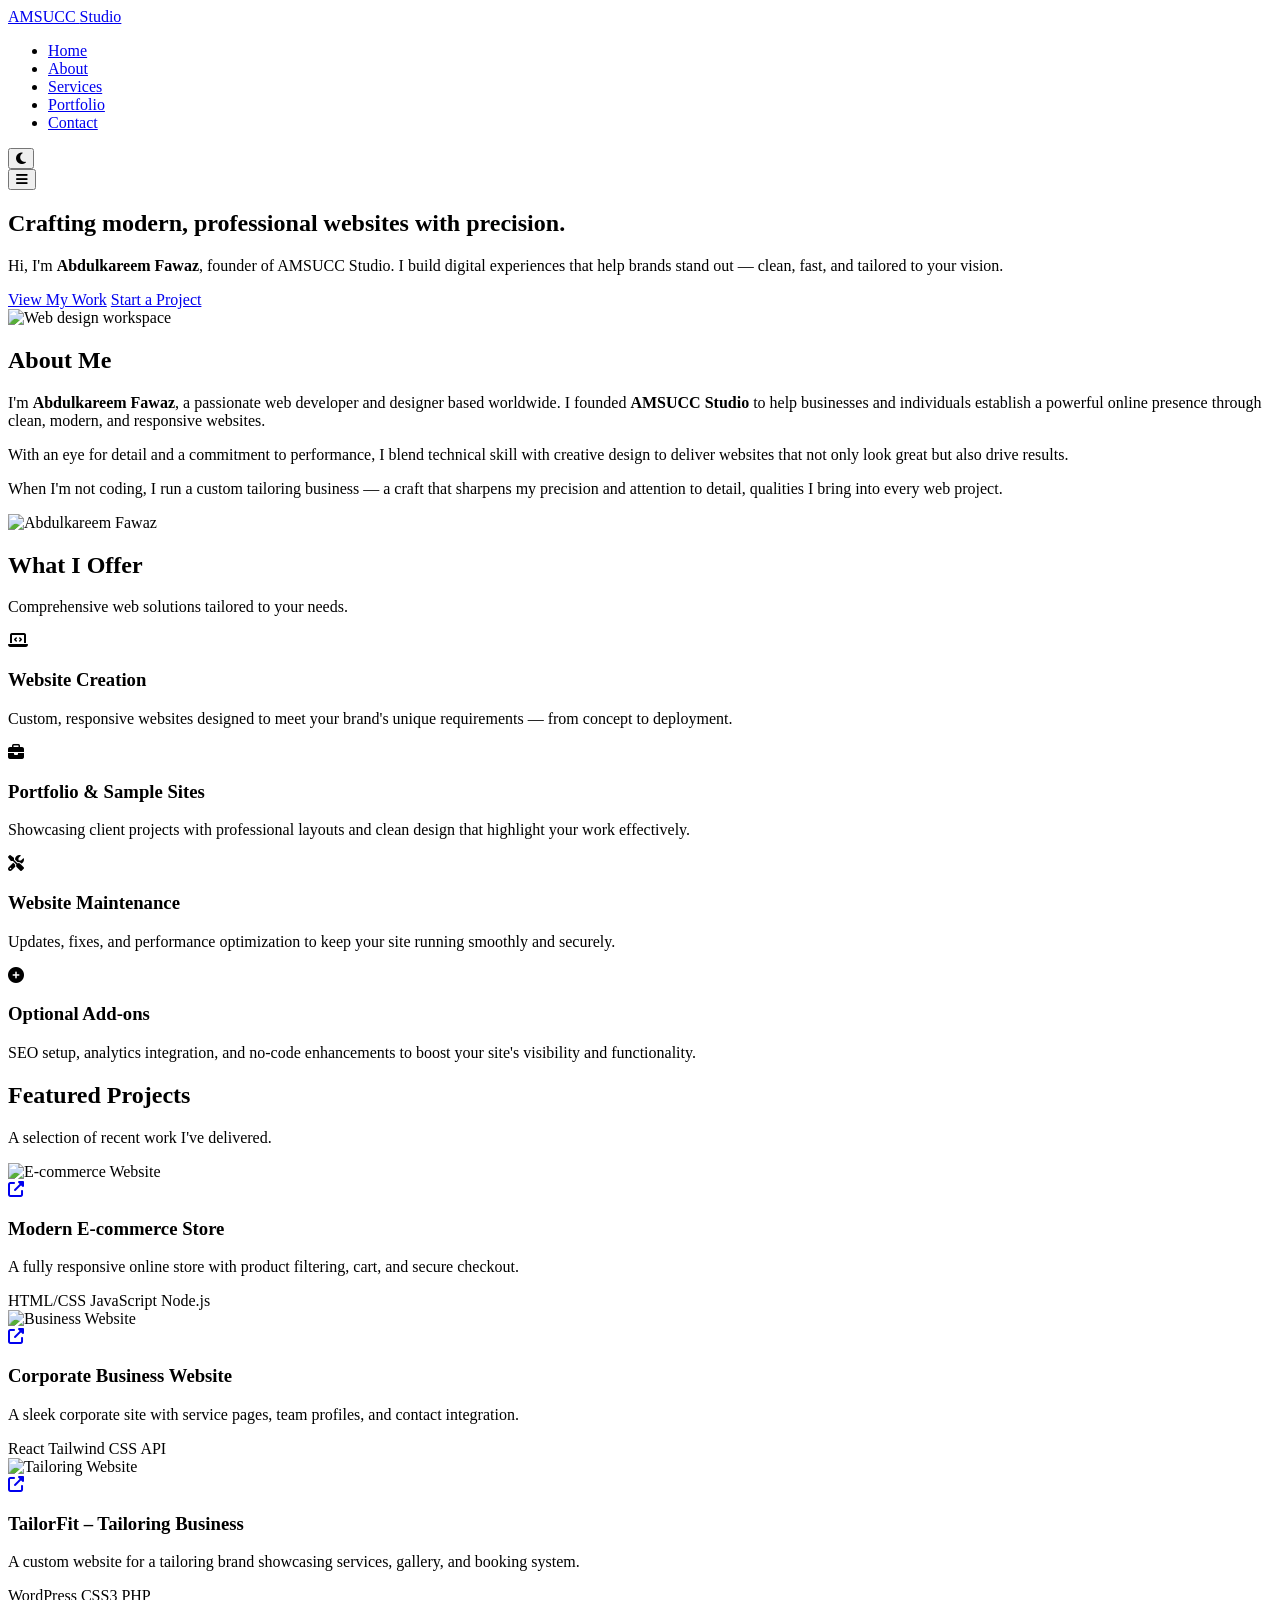
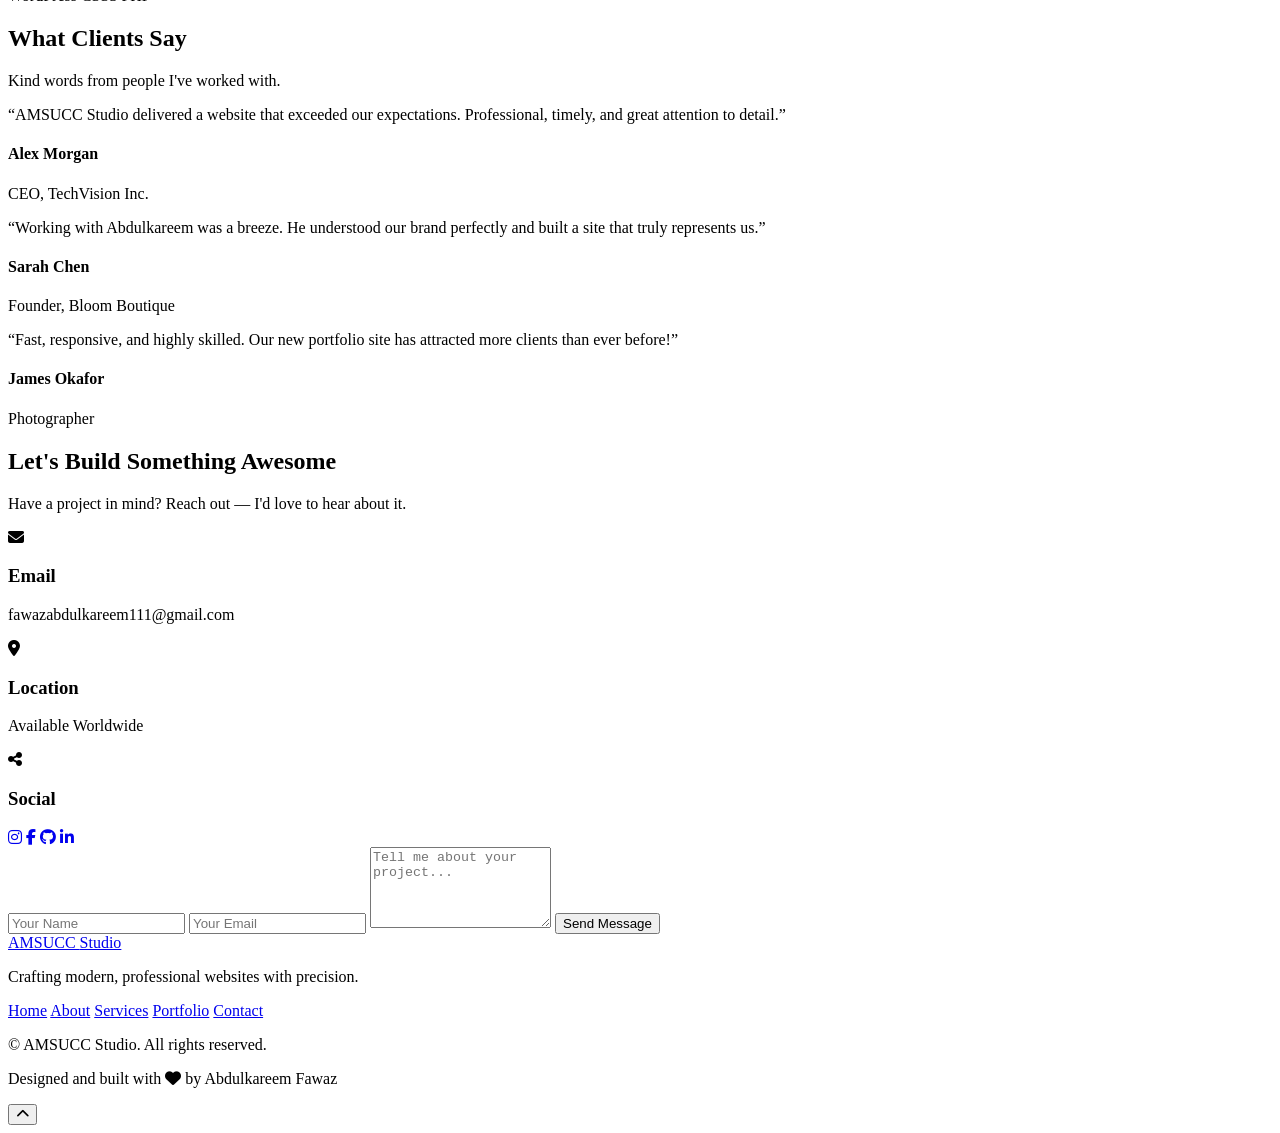
==== index.html @ 2fa27233 "Update index.html" ====
<!DOCTYPE html>
<html lang="en" data-theme="light">
<head>
    <meta charset="UTF-8">
    <meta name="viewport" content="width=device-width, initial-scale=1.0">
    <title>AMSUCC Studio | Professional Web Design</title>
    <link rel="stylesheet" href="style.css">
    <link rel="preconnect" href="https://fonts.googleapis.com">
    <link rel="preconnect" href="https://fonts.gstatic.com" crossorigin>
    <link href="https://fonts.googleapis.com/css2?family=Inter:wght@300;400;500;600;700&family=Poppins:wght@700;800&display=swap" rel="stylesheet">
    <link rel="stylesheet" href="https://cdnjs.cloudflare.com/ajax/libs/font-awesome/6.4.0/css/all.min.css">
    <link rel="icon" type="image/x-icon" href="https://img.icons8.com/color/96/000000/code.png">
</head>
<body>
    <!-- Header & Navigation -->
    <header class="header">
        <div class="container">
            <nav class="navbar">
                <div class="logo">
                    <a href="#home">AMSUCC <span>Studio</span></a>
                </div>
                <ul class="nav-links">
                    <li><a href="#home">Home</a></li>
                    <li><a href="#about">About</a></li>
                    <li><a href="#services">Services</a></li>
                    <li><a href="#portfolio">Portfolio</a></li>
                    <li><a href="#contact">Contact</a></li>
                </ul>
                <div class="theme-toggle">
                    <button id="theme-switcher" aria-label="Toggle dark/light mode">
                        <i class="fas fa-moon"></i>
                    </button>
                </div>
                <button class="menu-toggle" aria-label="Open menu">
                    <i class="fas fa-bars"></i>
                </button>
            </nav>
        </div>
    </header>

    <!-- Hero Section -->
    <section id="home" class="hero">
        <div class="container">
            <div class="hero-content">
                <h1 class="hero-title animate-fade-up">Crafting modern, professional websites with <span class="highlight">precision</span>.</h1>
                <p class="hero-subtitle animate-fade-up-delay">Hi, I'm <strong>Abdulkareem Fawaz</strong>, founder of AMSUCC Studio. I build digital experiences that help brands stand out — clean, fast, and tailored to your vision.</p>
                <div class="hero-buttons animate-fade-up-delay-2">
                    <a href="#portfolio" class="btn btn-primary">View My Work</a>
                    <a href="#contact" class="btn btn-secondary">Start a Project</a>
                </div>
            </div>
            <div class="hero-image">
                <img src="https://images.unsplash.com/photo-1551650975-87deedd944c3?ixlib=rb-4.0.3&auto=format&fit=crop&w=800&q=80" alt="Web design workspace">
            </div>
        </div>
    </section>

    <!-- About Section -->
    <section id="about" class="about">
        <div class="container">
            <h2 class="section-title">About Me</h2>
            <div class="about-content">
                <div class="about-text">
                    <p>I'm <strong>Abdulkareem Fawaz</strong>, a passionate web developer and designer based worldwide. I founded <strong>AMSUCC Studio</strong> to help businesses and individuals establish a powerful online presence through clean, modern, and responsive websites.</p>
                    <p>With an eye for detail and a commitment to performance, I blend technical skill with creative design to deliver websites that not only look great but also drive results.</p>
                    <p>When I'm not coding, I run a custom tailoring business — a craft that sharpens my precision and attention to detail, qualities I bring into every web project.</p>
                </div>
                <div class="about-image">
                    <img src="https://images.unsplash.com/photo-1507003211169-0a1dd7228f2d?ixlib=rb-4.0.3&auto=format&fit=crop&w=800&q=80" alt="Abdulkareem Fawaz">
                </div>
            </div>
        </div>
    </section>

    <!-- Services Section -->
    <section id="services" class="services">
        <div class="container">
            <h2 class="section-title">What I Offer</h2>
            <p class="section-subtitle">Comprehensive web solutions tailored to your needs.</p>
            <div class="services-grid">
                <div class="service-card">
                    <div class="service-icon">
                        <i class="fas fa-laptop-code"></i>
                    </div>
                    <h3>Website Creation</h3>
                    <p>Custom, responsive websites designed to meet your brand's unique requirements — from concept to deployment.</p>
                </div>
                <div class="service-card">
                    <div class="service-icon">
                        <i class="fas fa-briefcase"></i>
                    </div>
                    <h3>Portfolio & Sample Sites</h3>
                    <p>Showcasing client projects with professional layouts and clean design that highlight your work effectively.</p>
                </div>
                <div class="service-card">
                    <div class="service-icon">
                        <i class="fas fa-tools"></i>
                    </div>
                    <h3>Website Maintenance</h3>
                    <p>Updates, fixes, and performance optimization to keep your site running smoothly and securely.</p>
                </div>
                <div class="service-card">
                    <div class="service-icon">
                        <i class="fas fa-plus-circle"></i>
                    </div>
                    <h3>Optional Add-ons</h3>
                    <p>SEO setup, analytics integration, and no-code enhancements to boost your site's visibility and functionality.</p>
                </div>
            </div>
        </div>
    </section>

    <!-- Portfolio Section -->
    <section id="portfolio" class="portfolio">
        <div class="container">
            <h2 class="section-title">Featured Projects</h2>
            <p class="section-subtitle">A selection of recent work I've delivered.</p>
            <div class="portfolio-grid">
                <div class="portfolio-card">
                    <div class="portfolio-image">
                        <img src="https://images.unsplash.com/photo-1551650975-87deedd944c3?ixlib=rb-4.0.3&auto=format&fit=crop&w=800&q=70" alt="E-commerce Website">
                        <div class="portfolio-overlay">
                            <a href="#" class="portfolio-link"><i class="fas fa-external-link-alt"></i></a>
                        </div>
                    </div>
                    <div class="portfolio-info">
                        <h3>Modern E‑commerce Store</h3>
                        <p>A fully responsive online store with product filtering, cart, and secure checkout.</p>
                        <div class="portfolio-tags">
                            <span>HTML/CSS</span>
                            <span>JavaScript</span>
                            <span>Node.js</span>
                        </div>
                    </div>
                </div>
                <div class="portfolio-card">
                    <div class="portfolio-image">
                        <img src="https://images.unsplash.com/photo-1460925895917-afdab827c52f?ixlib=rb-4.0.3&auto=format&fit=crop&w=800&q=70" alt="Business Website">
                        <div class="portfolio-overlay">
                            <a href="#" class="portfolio-link"><i class="fas fa-external-link-alt"></i></a>
                        </div>
                    </div>
                    <div class="portfolio-info">
                        <h3>Corporate Business Website</h3>
                        <p>A sleek corporate site with service pages, team profiles, and contact integration.</p>
                        <div class="portfolio-tags">
                            <span>React</span>
                            <span>Tailwind CSS</span>
                            <span>API</span>
                        </div>
                    </div>
                </div>
                <div class="portfolio-card">
                    <div class="portfolio-image">
                        <img src="https://images.unsplash.com/photo-1545235617-9465d2a55698?ixlib=rb-4.0.3&auto=format&fit=crop&w=800&q=70" alt="Tailoring Website">
                        <div class="portfolio-overlay">
                            <a href="#" class="portfolio-link"><i class="fas fa-external-link-alt"></i></a>
                        </div>
                    </div>
                    <div class="portfolio-info">
                        <h3>TailorFit – Tailoring Business</h3>
                        <p>A custom website for a tailoring brand showcasing services, gallery, and booking system.</p>
                        <div class="portfolio-tags">
                            <span>WordPress</span>
                            <span>CSS3</span>
                            <span>PHP</span>
                        </div>
                    </div>
                </div>
            </div>
        </div>
    </section>

    <!-- Testimonials Section -->
    <section class="testimonials">
        <div class="container">
            <h2 class="section-title">What Clients Say</h2>
            <p class="section-subtitle">Kind words from people I've worked with.</p>
            <div class="testimonials-grid">
                <div class="testimonial-card">
                    <div class="testimonial-text">
                        <p>“AMSUCC Studio delivered a website that exceeded our expectations. Professional, timely, and great attention to detail.”</p>
                    </div>
                    <div class="testimonial-author">
                        <h4>Alex Morgan</h4>
                        <p>CEO, TechVision Inc.</p>
                    </div>
                </div>
                <div class="testimonial-card">
                    <div class="testimonial-text">
                        <p>“Working with Abdulkareem was a breeze. He understood our brand perfectly and built a site that truly represents us.”</p>
                    </div>
                    <div class="testimonial-author">
                        <h4>Sarah Chen</h4>
                        <p>Founder, Bloom Boutique</p>
                    </div>
                </div>
                <div class="testimonial-card">
                    <div class="testimonial-text">
                        <p>“Fast, responsive, and highly skilled. Our new portfolio site has attracted more clients than ever before!”</p>
                    </div>
                    <div class="testimonial-author">
                        <h4>James Okafor</h4>
                        <p>Photographer</p>
                    </div>
                </div>
            </div>
        </div>
    </section>

    <!-- Contact Section -->
    <section id="contact" class="contact">
        <div class="container">
            <h2 class="section-title">Let's Build Something Awesome</h2>
            <p class="section-subtitle">Have a project in mind? Reach out — I'd love to hear about it.</p>
            <div class="contact-content">
                <div class="contact-info">
                    <div class="contact-item">
                        <i class="fas fa-envelope"></i>
                        <div>
                            <h3>Email</h3>
                            <p>fawazabdulkareem111@gmail.com</p>
                        </div>
                    </div>
                    <div class="contact-item">
                        <i class="fas fa-map-marker-alt"></i>
                        <div>
                            <h3>Location</h3>
                            <p>Available Worldwide</p>
                        </div>
                    </div>
                    <div class="contact-item">
                        <i class="fas fa-share-alt"></i>
                        <div>
                            <h3>Social</h3>
                            <div class="social-links">
                                <a href="#" aria-label="Instagram"><i class="fab fa-instagram"></i></a>
                                <a href="#" aria-label="Facebook"><i class="fab fa-facebook-f"></i></a>
                                <a href="#" aria-label="GitHub"><i class="fab fa-github"></i></a>
                                <a href="#" aria-label="LinkedIn"><i class="fab fa-linkedin-in"></i></a>
                            </div>
                        </div>
                    </div>
                </div>
                <div class="contact-form">
                    <form id="contactForm">
                        <input type="text" placeholder="Your Name" required>
                        <input type="email" placeholder="Your Email" required>
                        <textarea placeholder="Tell me about your project..." rows="5" required></textarea>
                        <button type="submit" class="btn btn-primary">Send Message</button>
                    </form>
                </div>
            </div>
        </div>
    </section>

    <!-- Footer -->
    <footer class="footer">
        <div class="container">
            <div class="footer-content">
                <div class="footer-logo">
                    <a href="#home">AMSUCC <span>Studio</span></a>
                    <p>Crafting modern, professional websites with precision.</p>
                </div>
                <div class="footer-links">
                    <a href="#home">Home</a>
                    <a href="#about">About</a>
                    <a href="#services">Services</a>
                    <a href="#portfolio">Portfolio</a>
                    <a href="#contact">Contact</a>
                </div>
            </div>
            <div class="footer-bottom">
                <p>&copy; <span id="currentYear"></span> AMSUCC Studio. All rights reserved.</p>
                <p>Designed and built with <i class="fas fa-heart"></i> by Abdulkareem Fawaz</p>
            </div>
        </div>
    </footer>

    <!-- Back to Top Button -->
    <button id="backToTop" aria-label="Back to top">
        <i class="fas fa-chevron-up"></i>
    </button>

    <script src="script.js"></script>
</body>
</html>
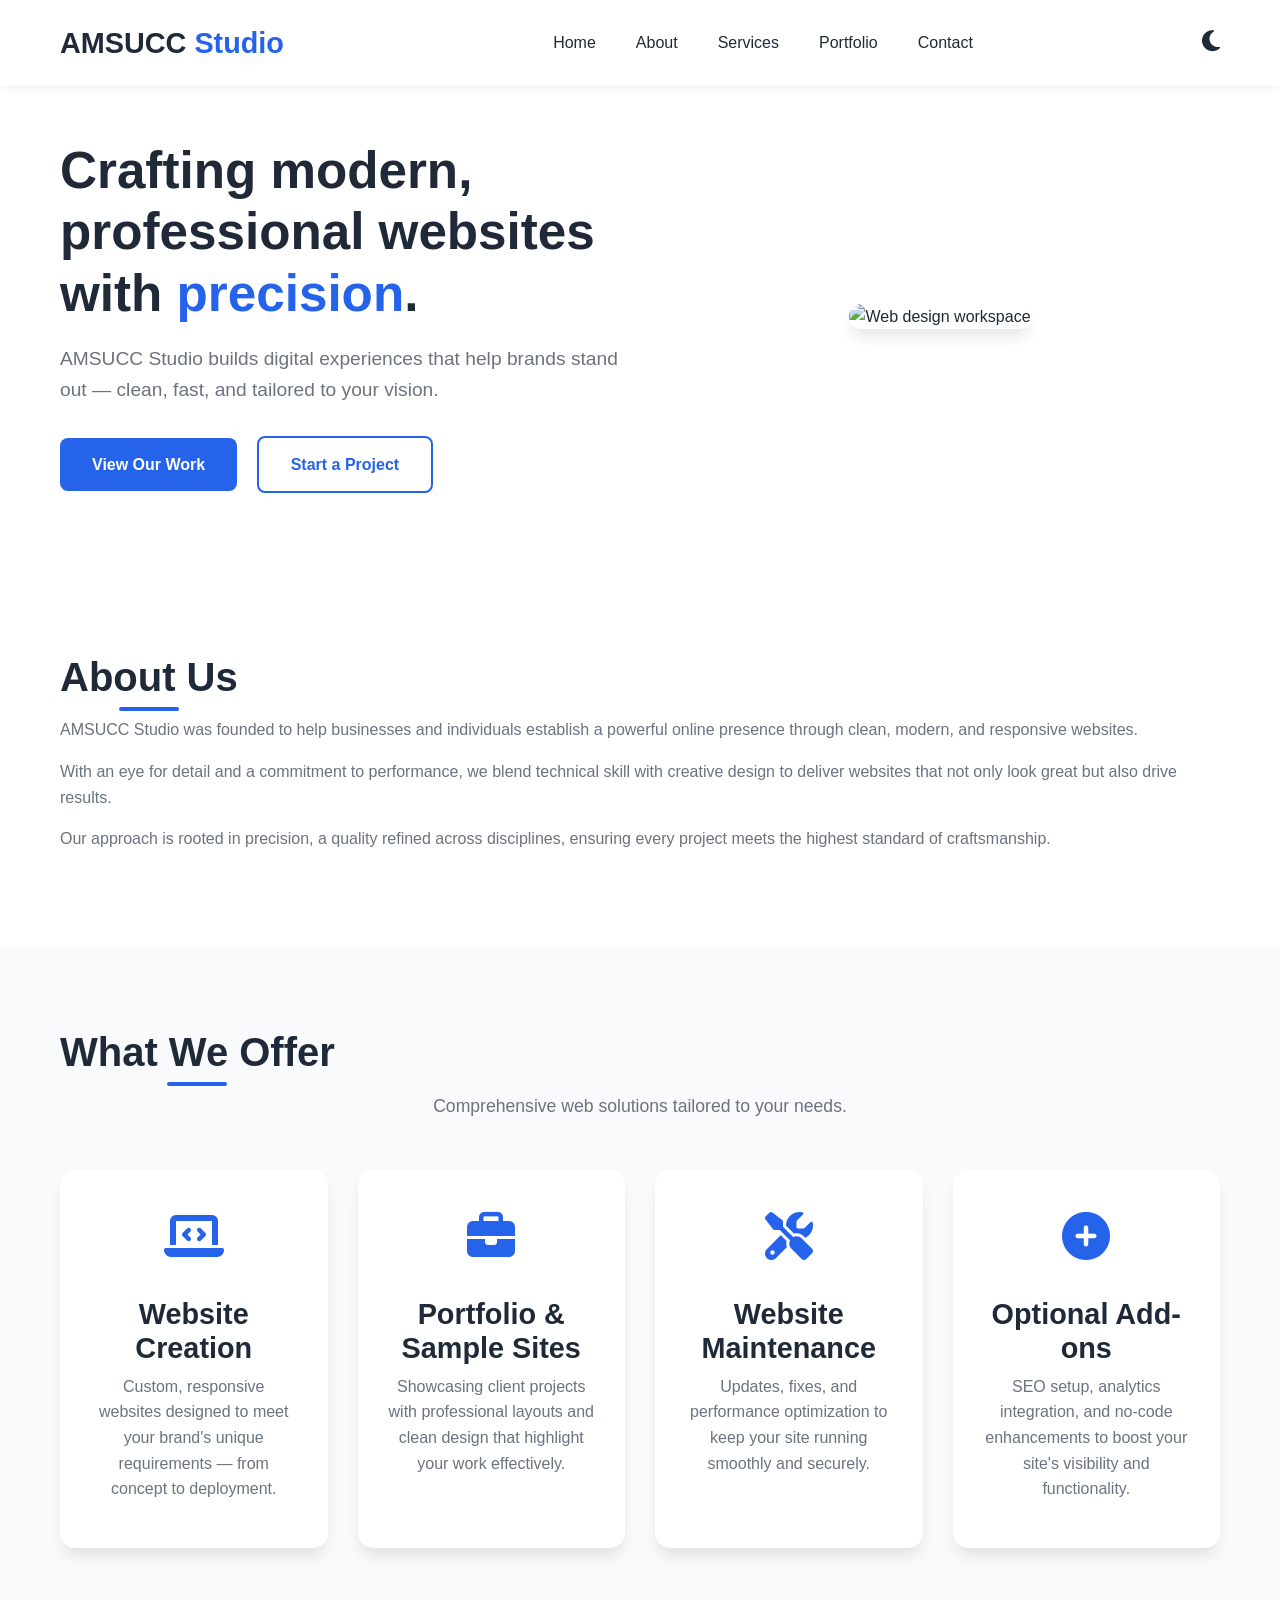
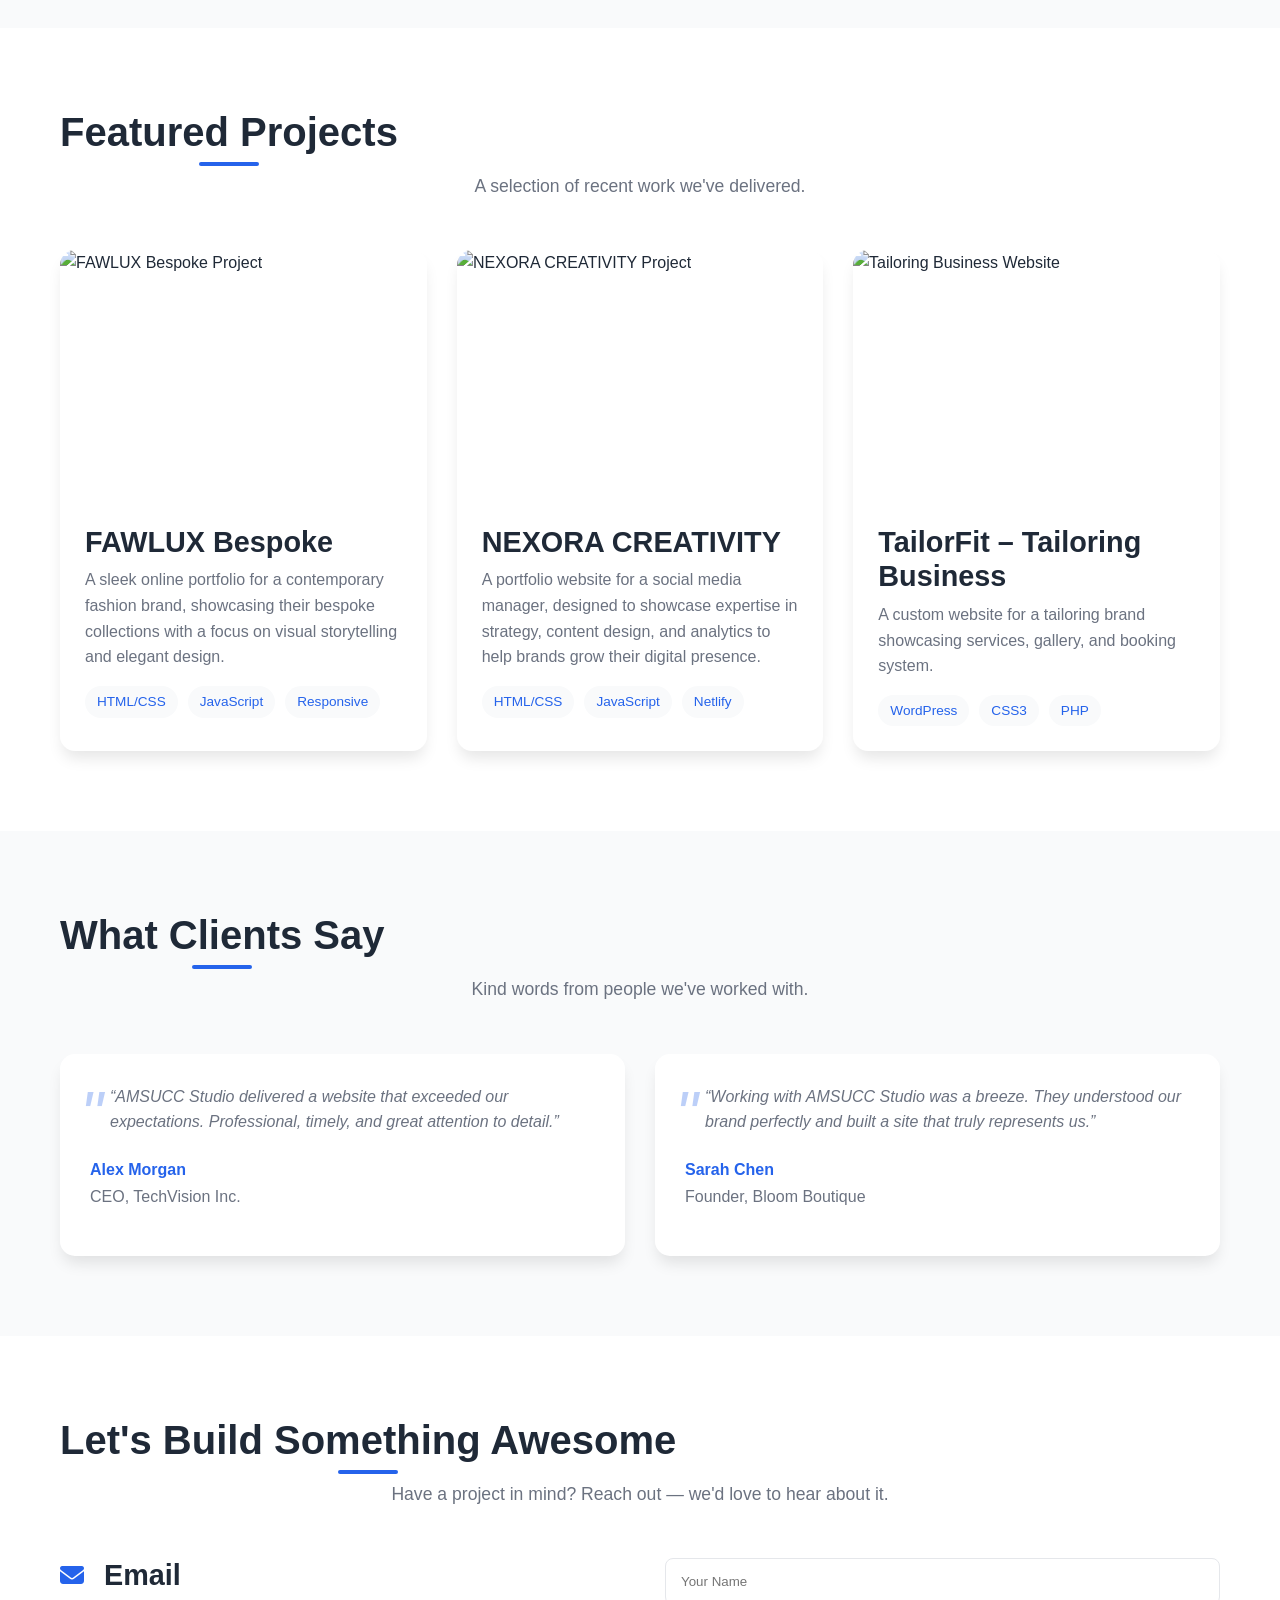
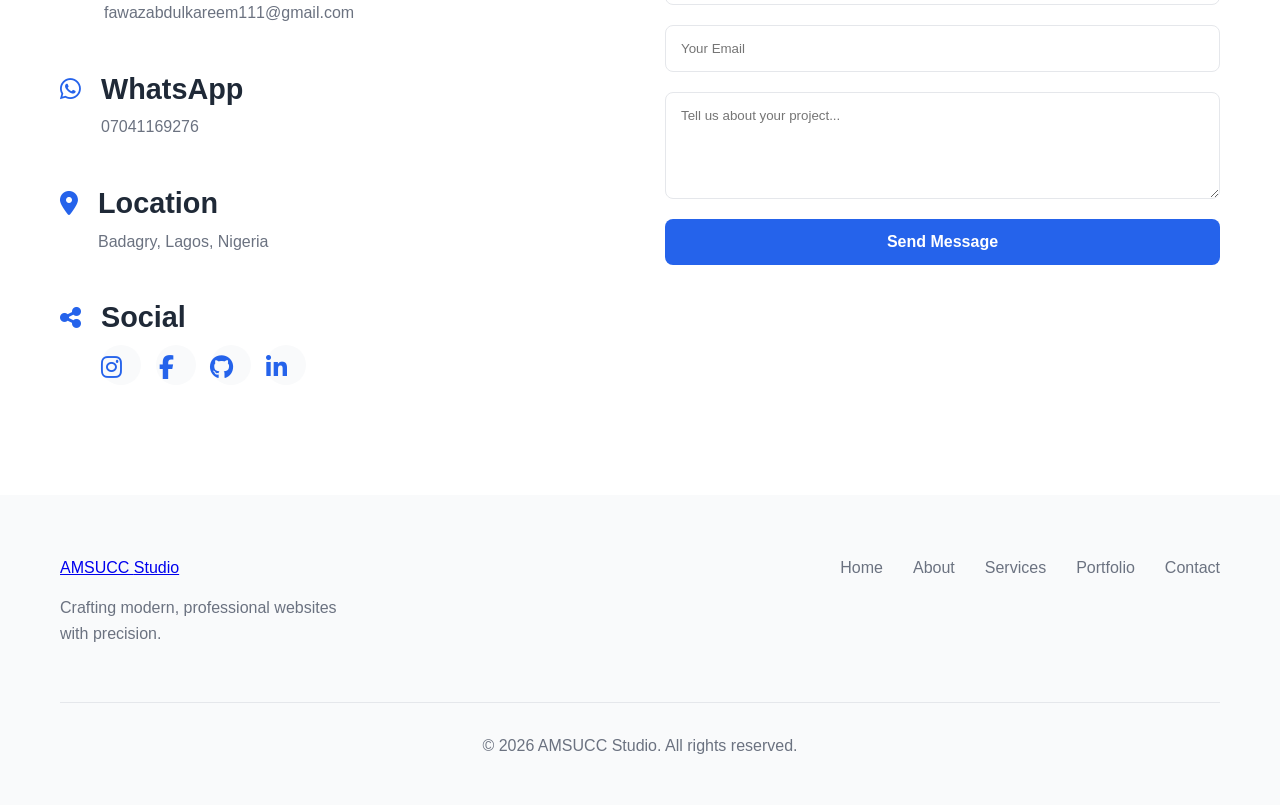
==== commit ff85564e: "Update index.html" ====
--- a/index.html
+++ b/index.html
@@ -43,9 +43,9 @@
         <div class="container">
             <div class="hero-content">
                 <h1 class="hero-title animate-fade-up">Crafting modern, professional websites with <span class="highlight">precision</span>.</h1>
-                <p class="hero-subtitle animate-fade-up-delay">Hi, I'm <strong>Abdulkareem Fawaz</strong>, founder of AMSUCC Studio. I build digital experiences that help brands stand out — clean, fast, and tailored to your vision.</p>
+                <p class="hero-subtitle animate-fade-up-delay">AMSUCC Studio builds digital experiences that help brands stand out — clean, fast, and tailored to your vision.</p>
                 <div class="hero-buttons animate-fade-up-delay-2">
-                    <a href="#portfolio" class="btn btn-primary">View My Work</a>
+                    <a href="#portfolio" class="btn btn-primary">View Our Work</a>
                     <a href="#contact" class="btn btn-secondary">Start a Project</a>
                 </div>
             </div>
@@ -58,16 +58,14 @@
     <!-- About Section -->
     <section id="about" class="about">
         <div class="container">
-            <h2 class="section-title">About Me</h2>
+            <h2 class="section-title">About Us</h2>
             <div class="about-content">
                 <div class="about-text">
-                    <p>I'm <strong>Abdulkareem Fawaz</strong>, a passionate web developer and designer based worldwide. I founded <strong>AMSUCC Studio</strong> to help businesses and individuals establish a powerful online presence through clean, modern, and responsive websites.</p>
-                    <p>With an eye for detail and a commitment to performance, I blend technical skill with creative design to deliver websites that not only look great but also drive results.</p>
-                    <p>When I'm not coding, I run a custom tailoring business — a craft that sharpens my precision and attention to detail, qualities I bring into every web project.</p>
-                </div>
-                <div class="about-image">
-                    <img src="https://images.unsplash.com/photo-1507003211169-0a1dd7228f2d?ixlib=rb-4.0.3&auto=format&fit=crop&w=800&q=80" alt="Abdulkareem Fawaz">
-                </div>
+                    <p>AMSUCC Studio was founded to help businesses and individuals establish a powerful online presence through clean, modern, and responsive websites.</p>
+                    <p>With an eye for detail and a commitment to performance, we blend technical skill with creative design to deliver websites that not only look great but also drive results.</p>
+                    <p>Our approach is rooted in precision, a quality refined across disciplines, ensuring every project meets the highest standard of craftsmanship.</p>
+                </div>
+                <!-- Image placeholder removed as requested -->
             </div>
         </div>
     </section>
@@ -75,7 +73,7 @@
     <!-- Services Section -->
     <section id="services" class="services">
         <div class="container">
-            <h2 class="section-title">What I Offer</h2>
+            <h2 class="section-title">What We Offer</h2>
             <p class="section-subtitle">Comprehensive web solutions tailored to your needs.</p>
             <div class="services-grid">
                 <div class="service-card">
@@ -114,47 +112,47 @@
     <section id="portfolio" class="portfolio">
         <div class="container">
             <h2 class="section-title">Featured Projects</h2>
-            <p class="section-subtitle">A selection of recent work I've delivered.</p>
+            <p class="section-subtitle">A selection of recent work we've delivered.</p>
             <div class="portfolio-grid">
                 <div class="portfolio-card">
                     <div class="portfolio-image">
-                        <img src="https://images.unsplash.com/photo-1551650975-87deedd944c3?ixlib=rb-4.0.3&auto=format&fit=crop&w=800&q=70" alt="E-commerce Website">
+                        <img src="https://images.unsplash.com/photo-1551650975-87deedd944c3?ixlib=rb-4.0.3&auto=format&fit=crop&w=800&q=70" alt="FAWLUX Bespoke Project">
                         <div class="portfolio-overlay">
-                            <a href="#" class="portfolio-link"><i class="fas fa-external-link-alt"></i></a>
+                            <a href="https://fawlux.netlify.app/" target="_blank" class="portfolio-link" aria-label="View FAWLUX Bespoke project"><i class="fas fa-external-link-alt"></i></a>
                         </div>
                     </div>
                     <div class="portfolio-info">
-                        <h3>Modern E‑commerce Store</h3>
-                        <p>A fully responsive online store with product filtering, cart, and secure checkout.</p>
+                        <h3>FAWLUX Bespoke</h3>
+                        <p>A sleek online portfolio for a contemporary fashion brand, showcasing their bespoke collections with a focus on visual storytelling and elegant design.</p>
                         <div class="portfolio-tags">
                             <span>HTML/CSS</span>
                             <span>JavaScript</span>
-                            <span>Node.js</span>
+                            <span>Responsive</span>
                         </div>
                     </div>
                 </div>
                 <div class="portfolio-card">
                     <div class="portfolio-image">
-                        <img src="https://images.unsplash.com/photo-1460925895917-afdab827c52f?ixlib=rb-4.0.3&auto=format&fit=crop&w=800&q=70" alt="Business Website">
+                        <img src="https://images.unsplash.com/photo-1460925895917-afdab827c52f?ixlib=rb-4.0.3&auto=format&fit=crop&w=800&q=70" alt="NEXORA CREATIVITY Project">
                         <div class="portfolio-overlay">
-                            <a href="#" class="portfolio-link"><i class="fas fa-external-link-alt"></i></a>
+                            <a href="https://nexoracreativity.netlify.app/" target="_blank" class="portfolio-link" aria-label="View NEXORA CREATIVITY project"><i class="fas fa-external-link-alt"></i></a>
                         </div>
                     </div>
                     <div class="portfolio-info">
-                        <h3>Corporate Business Website</h3>
-                        <p>A sleek corporate site with service pages, team profiles, and contact integration.</p>
+                        <h3>NEXORA CREATIVITY</h3>
+                        <p>A portfolio website for a social media manager, designed to showcase expertise in strategy, content design, and analytics to help brands grow their digital presence.</p>
                         <div class="portfolio-tags">
-                            <span>React</span>
-                            <span>Tailwind CSS</span>
-                            <span>API</span>
+                            <span>HTML/CSS</span>
+                            <span>JavaScript</span>
+                            <span>Netlify</span>
                         </div>
                     </div>
                 </div>
                 <div class="portfolio-card">
                     <div class="portfolio-image">
-                        <img src="https://images.unsplash.com/photo-1545235617-9465d2a55698?ixlib=rb-4.0.3&auto=format&fit=crop&w=800&q=70" alt="Tailoring Website">
+                        <img src="https://images.unsplash.com/photo-1545235617-9465d2a55698?ixlib=rb-4.0.3&auto=format&fit=crop&w=800&q=70" alt="Tailoring Business Website">
                         <div class="portfolio-overlay">
-                            <a href="#" class="portfolio-link"><i class="fas fa-external-link-alt"></i></a>
+                            <a href="#" class="portfolio-link" aria-label="View TailorFit project"><i class="fas fa-external-link-alt"></i></a>
                         </div>
                     </div>
                     <div class="portfolio-info">
@@ -175,7 +173,7 @@
     <section class="testimonials">
         <div class="container">
             <h2 class="section-title">What Clients Say</h2>
-            <p class="section-subtitle">Kind words from people I've worked with.</p>
+            <p class="section-subtitle">Kind words from people we've worked with.</p>
             <div class="testimonials-grid">
                 <div class="testimonial-card">
                     <div class="testimonial-text">
@@ -188,22 +186,13 @@
                 </div>
                 <div class="testimonial-card">
                     <div class="testimonial-text">
-                        <p>“Working with Abdulkareem was a breeze. He understood our brand perfectly and built a site that truly represents us.”</p>
+                        <p>“Working with AMSUCC Studio was a breeze. They understood our brand perfectly and built a site that truly represents us.”</p>
                     </div>
                     <div class="testimonial-author">
                         <h4>Sarah Chen</h4>
                         <p>Founder, Bloom Boutique</p>
                     </div>
                 </div>
-                <div class="testimonial-card">
-                    <div class="testimonial-text">
-                        <p>“Fast, responsive, and highly skilled. Our new portfolio site has attracted more clients than ever before!”</p>
-                    </div>
-                    <div class="testimonial-author">
-                        <h4>James Okafor</h4>
-                        <p>Photographer</p>
-                    </div>
-                </div>
             </div>
         </div>
     </section>
@@ -212,7 +201,7 @@
     <section id="contact" class="contact">
         <div class="container">
             <h2 class="section-title">Let's Build Something Awesome</h2>
-            <p class="section-subtitle">Have a project in mind? Reach out — I'd love to hear about it.</p>
+            <p class="section-subtitle">Have a project in mind? Reach out — we'd love to hear about it.</p>
             <div class="contact-content">
                 <div class="contact-info">
                     <div class="contact-item">
@@ -223,10 +212,17 @@
                         </div>
                     </div>
                     <div class="contact-item">
+                        <i class="fab fa-whatsapp"></i>
+                        <div>
+                            <h3>WhatsApp</h3>
+                            <p>07041169276</p>
+                        </div>
+                    </div>
+                    <div class="contact-item">
                         <i class="fas fa-map-marker-alt"></i>
                         <div>
                             <h3>Location</h3>
-                            <p>Available Worldwide</p>
+                            <p>Badagry, Lagos, Nigeria</p>
                         </div>
                     </div>
                     <div class="contact-item">
@@ -246,7 +242,7 @@
                     <form id="contactForm">
                         <input type="text" placeholder="Your Name" required>
                         <input type="email" placeholder="Your Email" required>
-                        <textarea placeholder="Tell me about your project..." rows="5" required></textarea>
+                        <textarea placeholder="Tell us about your project..." rows="5" required></textarea>
                         <button type="submit" class="btn btn-primary">Send Message</button>
                     </form>
                 </div>
@@ -272,7 +268,6 @@
             </div>
             <div class="footer-bottom">
                 <p>&copy; <span id="currentYear"></span> AMSUCC Studio. All rights reserved.</p>
-                <p>Designed and built with <i class="fas fa-heart"></i> by Abdulkareem Fawaz</p>
             </div>
         </div>
     </footer>
--- a/style.css
+++ b/style.css
@@ -0,0 +1,708 @@
+
+/* ===== RESET & BASE ===== */
+* {
+    margin: 0;
+    padding: 0;
+    box-sizing: border-box;
+}
+
+:root {
+    /* Light theme */
+    --primary-color: #2563eb;
+    --secondary-color: #1e40af;
+    --accent-color: #f59e0b;
+    --text-color: #1f2937;
+    --text-light: #6b7280;
+    --bg-color: #ffffff;
+    --bg-secondary: #f9fafb;
+    --card-bg: #ffffff;
+    --border-color: #e5e7eb;
+    --shadow: 0 10px 15px -3px rgba(0, 0, 0, 0.1);
+    --transition: all 0.3s ease;
+}
+
+[data-theme="dark"] {
+    /* Dark theme */
+    --primary-color: #3b82f6;
+    --secondary-color: #60a5fa;
+    --accent-color: #fbbf24;
+    --text-color: #f9fafb;
+    --text-light: #d1d5db;
+    --bg-color: #111827;
+    --bg-secondary: #1f2937;
+    --card-bg: #1f2937;
+    --border-color: #374151;
+    --shadow: 0 10px 15px -3px rgba(0, 0, 0, 0.3);
+}
+
+html {
+    scroll-behavior: smooth;
+}
+
+body {
+    font-family: 'Inter', sans-serif;
+    color: var(--text-color);
+    background-color: var(--bg-color);
+    line-height: 1.6;
+    transition: var(--transition);
+}
+
+.container {
+    width: 100%;
+    max-width: 1200px;
+    margin: 0 auto;
+    padding: 0 20px;
+}
+
+section {
+    padding: 80px 0;
+}
+
+/* ===== TYPOGRAPHY ===== */
+h1, h2, h3, h4 {
+    font-family: 'Poppins', sans-serif;
+    font-weight: 700;
+    line-height: 1.2;
+}
+
+h1 {
+    font-size: 3.5rem;
+    margin-bottom: 1rem;
+}
+
+h2 {
+    font-size: 2.5rem;
+    margin-bottom: 1rem;
+    text-align: center;
+}
+
+h3 {
+    font-size: 1.8rem;
+    margin-bottom: 0.5rem;
+}
+
+p {
+    margin-bottom: 1rem;
+    color: var(--text-light);
+}
+
+.section-title {
+    position: relative;
+    display: inline-block;
+    margin-bottom: 1rem;
+}
+
+.section-title::after {
+    content: '';
+    position: absolute;
+    bottom: -10px;
+    left: 50%;
+    transform: translateX(-50%);
+    width: 60px;
+    height: 4px;
+    background: var(--primary-color);
+    border-radius: 2px;
+}
+
+.section-subtitle {
+    text-align: center;
+    max-width: 700px;
+    margin: 0 auto 50px;
+    font-size: 1.1rem;
+}
+
+.highlight {
+    color: var(--primary-color);
+}
+
+/* ===== BUTTONS ===== */
+.btn {
+    display: inline-block;
+    padding: 14px 32px;
+    border-radius: 8px;
+    font-weight: 600;
+    text-decoration: none;
+    transition: var(--transition);
+    cursor: pointer;
+    border: none;
+    font-size: 1rem;
+}
+
+.btn-primary {
+    background-color: var(--primary-color);
+    color: white;
+}
+
+.btn-primary:hover {
+    background-color: var(--secondary-color);
+    transform: translateY(-3px);
+    box-shadow: var(--shadow);
+}
+
+.btn-secondary {
+    background-color: transparent;
+    color: var(--primary-color);
+    border: 2px solid var(--primary-color);
+    margin-left: 15px;
+}
+
+.btn-secondary:hover {
+    background-color: var(--primary-color);
+    color: white;
+    transform: translateY(-3px);
+}
+
+/* ===== HEADER & NAV ===== */
+.header {
+    position: fixed;
+    top: 0;
+    left: 0;
+    width: 100%;
+    z-index: 1000;
+    background-color: var(--bg-color);
+    box-shadow: 0 4px 6px -1px rgba(0, 0, 0, 0.05);
+    transition: var(--transition);
+}
+
+.navbar {
+    display: flex;
+    justify-content: space-between;
+    align-items: center;
+    padding: 20px 0;
+}
+
+.logo a {
+    font-family: 'Poppins', sans-serif;
+    font-size: 1.8rem;
+    font-weight: 800;
+    text-decoration: none;
+    color: var(--text-color);
+}
+
+.logo span {
+    color: var(--primary-color);
+}
+
+.nav-links {
+    display: flex;
+    list-style: none;
+}
+
+.nav-links li {
+    margin-left: 40px;
+}
+
+.nav-links a {
+    text-decoration: none;
+    color: var(--text-color);
+    font-weight: 500;
+    transition: var(--transition);
+    position: relative;
+}
+
+.nav-links a:hover {
+    color: var(--primary-color);
+}
+
+.nav-links a::after {
+    content: '';
+    position: absolute;
+    bottom: -5px;
+    left: 0;
+    width: 0;
+    height: 2px;
+    background: var(--primary-color);
+    transition: var(--transition);
+}
+
+.nav-links a:hover::after {
+    width: 100%;
+}
+
+.theme-toggle button {
+    background: none;
+    border: none;
+    color: var(--text-color);
+    font-size: 1.5rem;
+    cursor: pointer;
+    transition: var(--transition);
+}
+
+.theme-toggle button:hover {
+    color: var(--primary-color);
+    transform: rotate(30deg);
+}
+
+.menu-toggle {
+    display: none;
+    background: none;
+    border: none;
+    color: var(--text-color);
+    font-size: 1.5rem;
+    cursor: pointer;
+}
+
+/* ===== HERO ===== */
+.hero {
+    padding-top: 140px;
+    overflow: hidden;
+}
+
+.hero .container {
+    display: flex;
+    align-items: center;
+    justify-content: space-between;
+    flex-wrap: wrap;
+}
+
+.hero-content {
+    flex: 1;
+    min-width: 300px;
+    padding-right: 40px;
+}
+
+.hero-title {
+    font-size: 3.2rem;
+    margin-bottom: 20px;
+}
+
+.hero-subtitle {
+    font-size: 1.2rem;
+    margin-bottom: 30px;
+}
+
+.hero-buttons {
+    margin-top: 30px;
+}
+
+.hero-image {
+    flex: 1;
+    min-width: 300px;
+    text-align: center;
+}
+
+.hero-image img {
+    max-width: 100%;
+    border-radius: 20px;
+    box-shadow: var(--shadow);
+}
+
+/* ===== ANIMATIONS ===== */
+@keyframes fadeUp {
+    from {
+        opacity: 0;
+        transform: translateY(30px);
+    }
+    to {
+        opacity: 1;
+        transform: translateY(0);
+    }
+}
+
+.animate-fade-up {
+    animation: fadeUp 0.8s ease forwards;
+}
+
+.animate-fade-up-delay {
+    opacity: 0;
+    animation: fadeUp 0.8s ease 0.3s forwards;
+}
+
+.animate-fade-up-delay-2 {
+    opacity: 0;
+    animation: fadeUp 0.8s ease 0.6s forwards;
+}
+
+/* ===== ABOUT ===== */
+.about-content {
+    display: flex;
+    align-items: center;
+    flex-wrap: wrap;
+    gap: 50px;
+}
+
+.about-text {
+    flex: 1;
+    min-width: 300px;
+}
+
+.about-image {
+    flex: 1;
+    min-width: 300px;
+    text-align: center;
+}
+
+.about-image img {
+    max-width: 100%;
+    border-radius: 20px;
+    box-shadow: var(--shadow);
+}
+
+/* ===== SERVICES ===== */
+.services {
+    background-color: var(--bg-secondary);
+}
+
+.services-grid {
+    display: grid;
+    grid-template-columns: repeat(auto-fit, minmax(250px, 1fr));
+    gap: 30px;
+    margin-top: 50px;
+}
+
+.service-card {
+    background-color: var(--card-bg);
+    padding: 30px;
+    border-radius: 15px;
+    box-shadow: var(--shadow);
+    transition: var(--transition);
+    text-align: center;
+}
+
+.service-card:hover {
+    transform: translateY(-10px);
+}
+
+.service-icon {
+    font-size: 3rem;
+    color: var(--primary-color);
+    margin-bottom: 20px;
+}
+
+/* ===== PORTFOLIO ===== */
+.portfolio-grid {
+    display: grid;
+    grid-template-columns: repeat(auto-fit, minmax(300px, 1fr));
+    gap: 30px;
+    margin-top: 50px;
+}
+
+.portfolio-card {
+    background-color: var(--card-bg);
+    border-radius: 15px;
+    overflow: hidden;
+    box-shadow: var(--shadow);
+    transition: var(--transition);
+}
+
+.portfolio-card:hover {
+    transform: translateY(-10px);
+}
+
+.portfolio-image {
+    position: relative;
+    height: 250px;
+    overflow: hidden;
+}
+
+.portfolio-image img {
+    width: 100%;
+    height: 100%;
+    object-fit: cover;
+    transition: var(--transition);
+}
+
+.portfolio-card:hover .portfolio-image img {
+    transform: scale(1.05);
+}
+
+.portfolio-overlay {
+    position: absolute;
+    top: 0;
+    left: 0;
+    width: 100%;
+    height: 100%;
+    background: rgba(37, 99, 235, 0.8);
+    display: flex;
+    align-items: center;
+    justify-content: center;
+    opacity: 0;
+    transition: var(--transition);
+}
+
+.portfolio-card:hover .portfolio-overlay {
+    opacity: 1;
+}
+
+.portfolio-link {
+    color: white;
+    font-size: 2rem;
+}
+
+.portfolio-info {
+    padding: 25px;
+}
+
+.portfolio-tags {
+    display: flex;
+    flex-wrap: wrap;
+    gap: 10px;
+    margin-top: 15px;
+}
+
+.portfolio-tags span {
+    background-color: var(--bg-secondary);
+    color: var(--primary-color);
+    padding: 5px 12px;
+    border-radius: 20px;
+    font-size: 0.85rem;
+    font-weight: 500;
+}
+
+/* ===== TESTIMONIALS ===== */
+.testimonials {
+    background-color: var(--bg-secondary);
+}
+
+.testimonials-grid {
+    display: grid;
+    grid-template-columns: repeat(auto-fit, minmax(300px, 1fr));
+    gap: 30px;
+    margin-top: 50px;
+}
+
+.testimonial-card {
+    background-color: var(--card-bg);
+    padding: 30px;
+    border-radius: 15px;
+    box-shadow: var(--shadow);
+    transition: var(--transition);
+}
+
+.testimonial-card:hover {
+    transform: translateY(-5px);
+}
+
+.testimonial-text {
+    font-style: italic;
+    margin-bottom: 25px;
+    position: relative;
+    padding-left: 20px;
+}
+
+.testimonial-text::before {
+    content: '"';
+    font-size: 4rem;
+    color: var(--primary-color);
+    position: absolute;
+    left: -10px;
+    top: -20px;
+    opacity: 0.3;
+}
+
+.testimonial-author h4 {
+    color: var(--primary-color);
+    margin-bottom: 5px;
+}
+
+/* ===== CONTACT ===== */
+.contact-content {
+    display: flex;
+    flex-wrap: wrap;
+    gap: 50px;
+    margin-top: 50px;
+}
+
+.contact-info {
+    flex: 1;
+    min-width: 300px;
+}
+
+.contact-item {
+    display: flex;
+    align-items: flex-start;
+    margin-bottom: 30px;
+}
+
+.contact-item i {
+    font-size: 1.5rem;
+    color: var(--primary-color);
+    margin-right: 20px;
+    margin-top: 5px;
+}
+
+.contact-form {
+    flex: 1;
+    min-width: 300px;
+}
+
+.contact-form form {
+    display: flex;
+    flex-direction: column;
+    gap: 20px;
+}
+
+.contact-form input,
+.contact-form textarea {
+    padding: 15px;
+    border-radius: 8px;
+    border: 1px solid var(--border-color);
+    background-color: var(--card-bg);
+    color: var(--text-color);
+    font-family: 'Inter', sans-serif;
+    transition: var(--transition);
+}
+
+.contact-form input:focus,
+.contact-form textarea:focus {
+    outline: none;
+    border-color: var(--primary-color);
+}
+
+.social-links {
+    display: flex;
+    gap: 15px;
+    margin-top: 10px;
+}
+
+.social-links a {
+    display: inline-flex;
+    align-items: center;
+    justify-content: center;
+    width: 40px;
+    height: 40px;
+    background-color: var(--bg-secondary);
+    color: var(--text-color);
+    border-radius: 50%;
+    text-decoration: none;
+    transition: var(--transition);
+}
+
+.social-links a:hover {
+    background-color: var(--primary-color);
+    color: white;
+    transform: translateY(-3px);
+}
+
+/* ===== FOOTER ===== */
+.footer {
+    background-color: var(--bg-secondary);
+    padding: 60px 0 30px;
+}
+
+.footer-content {
+    display: flex;
+    justify-content: space-between;
+    align-items: flex-start;
+    flex-wrap: wrap;
+    margin-bottom: 40px;
+}
+
+.footer-logo p {
+    max-width: 300px;
+    margin-top: 15px;
+}
+
+.footer-links {
+    display: flex;
+    flex-wrap: wrap;
+    gap: 30px;
+}
+
+.footer-links a {
+    color: var(--text-light);
+    text-decoration: none;
+    transition: var(--transition);
+}
+
+.footer-links a:hover {
+    color: var(--primary-color);
+}
+
+.footer-bottom {
+    border-top: 1px solid var(--border-color);
+    padding-top: 30px;
+    text-align: center;
+    display: flex;
+    flex-direction: column;
+    gap: 10px;
+}
+
+.footer-bottom i.fa-heart {
+    color: #ef4444;
+}
+
+/* ===== BACK TO TOP ===== */
+#backToTop {
+    position: fixed;
+    bottom: 30px;
+    right: 30px;
+    width: 50px;
+    height: 50px;
+    border-radius: 50%;
+    background-color: var(--primary-color);
+    color: white;
+    border: none;
+    cursor: pointer;
+    display: none;
+    align-items: center;
+    justify-content: center;
+    font-size: 1.2rem;
+    z-index: 999;
+    transition: var(--transition);
+}
+
+#backToTop:hover {
+    background-color: var(--secondary-color);
+    transform: translateY(-5px);
+}
+
+/* ===== RESPONSIVE ===== */
+@media (max-width: 992px) {
+    h1 {
+        font-size: 2.8rem;
+    }
+    h2 {
+        font-size: 2.2rem;
+    }
+    .hero .container {
+        flex-direction: column;
+        text-align: center;
+    }
+    .hero-content {
+        padding-right: 0;
+        margin-bottom: 50px;
+    }
+    .nav-links {
+        display: none;
+    }
+    .menu-toggle {
+        display: block;
+    }
+    .nav-links.active {
+        display: flex;
+        flex-direction: column;
+        position: absolute;
+        top: 100%;
+        left: 0;
+        width: 100%;
+        background-color: var(--bg-color);
+        padding: 20px;
+        box-shadow: 0 10px 15px -3px rgba(0, 0, 0, 0.1);
+    }
+    .nav-links.active li {
+        margin: 10px 0;
+    }
+}
+
+@media (max-width: 768px) {
+    h1 {
+        font-size: 2.2rem;
+    }
+    h2 {
+        font-size: 1.8rem;
+    }
+    .btn-secondary {
+        margin-left: 0;
+        margin-top: 15px;
+    }
+    .hero-buttons {
+        display: flex;
+        flex-direction: column;
+        align-items: center;
+    }
+    .footer-content {
+        flex-direction: column;
+        gap: 30px;
+    }
+}
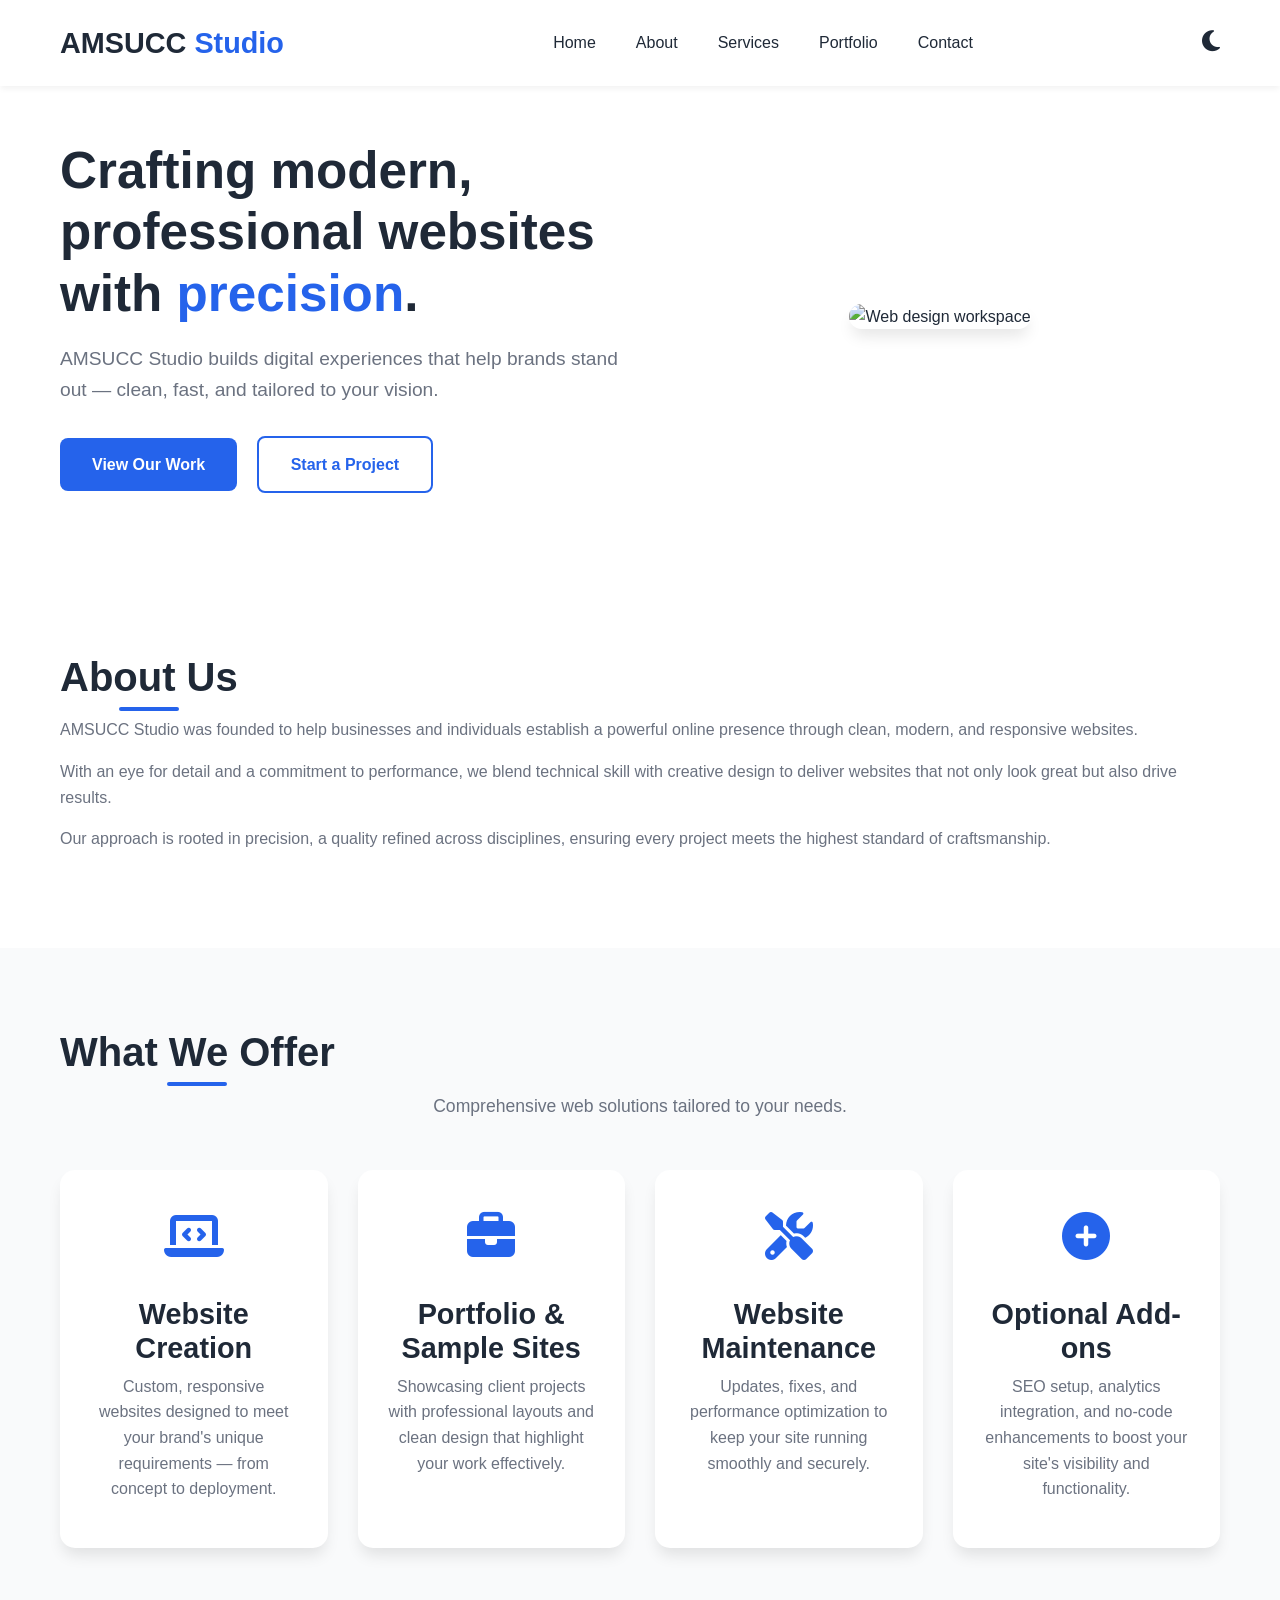
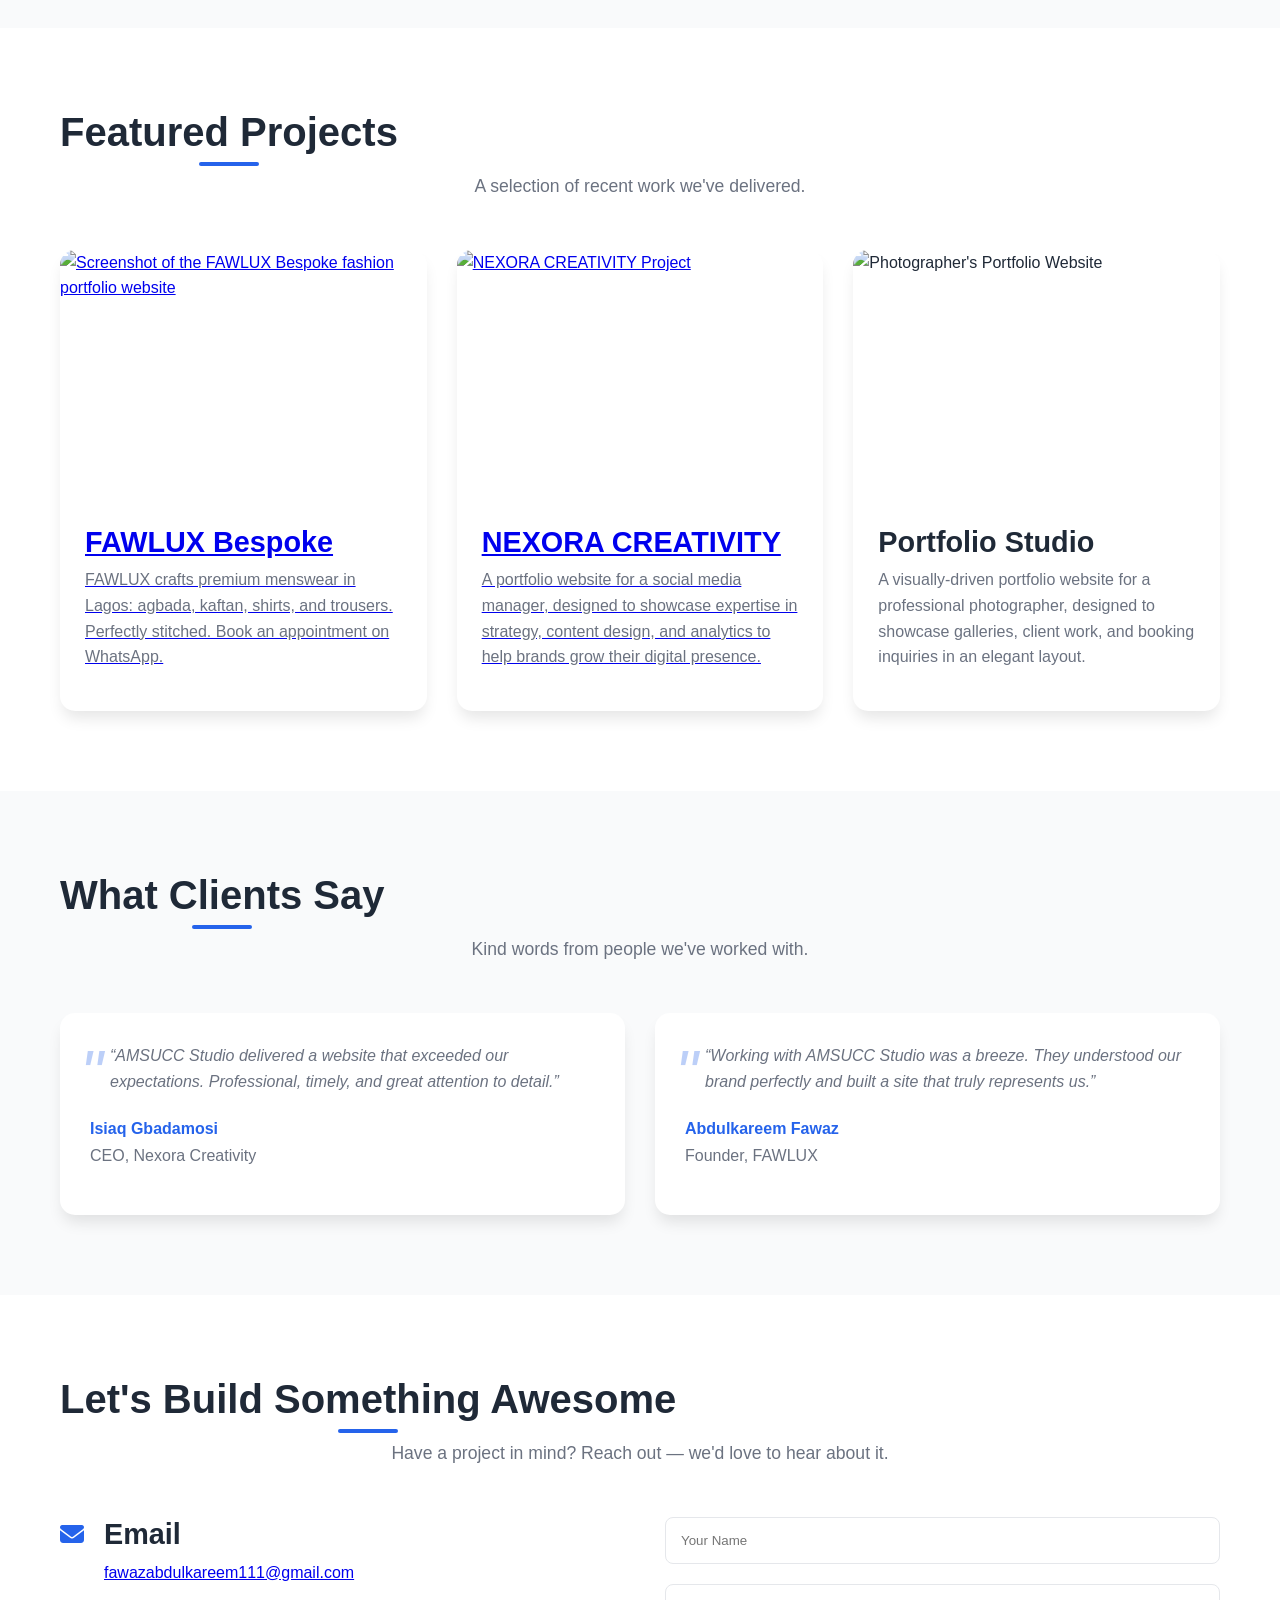
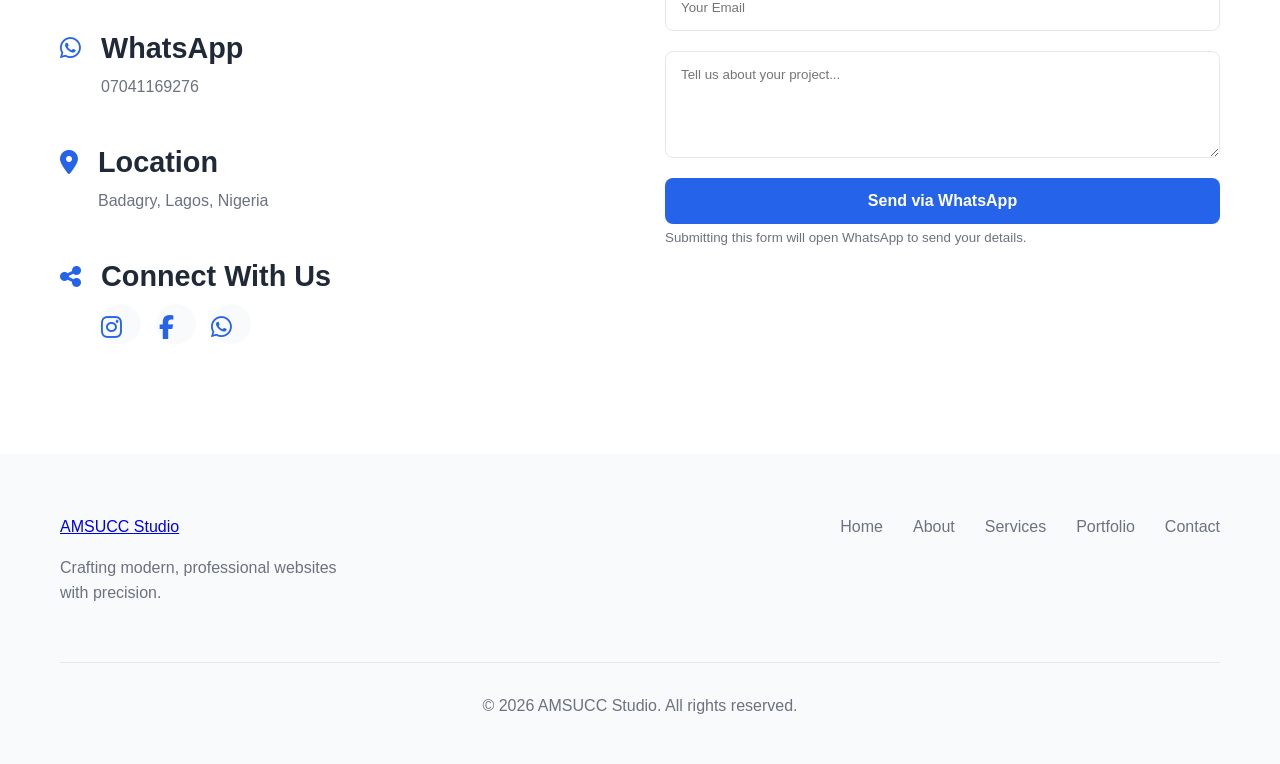
==== commit 9cfa6166: "Update index.html" ====
--- a/index.html
+++ b/index.html
@@ -114,55 +114,43 @@
             <h2 class="section-title">Featured Projects</h2>
             <p class="section-subtitle">A selection of recent work we've delivered.</p>
             <div class="portfolio-grid">
+                <!-- FAWLUX BESPOKE Project -->
+                <a href="https://fawlux.netlify.app/" target="_blank" class="portfolio-card-link">
+                    <div class="portfolio-card">
+                        <div class="portfolio-image">
+                            <img src="https://i.postimg.cc/nhWhhQpw/6BD6EDBA-0972-41C1-9C57-CF09BB8A72A0.jpg" alt="Screenshot of the FAWLUX Bespoke fashion portfolio website">
+                        </div>
+                        <div class="portfolio-info">
+                            <h3>FAWLUX Bespoke</h3>
+                            <p>FAWLUX crafts premium menswear in Lagos: agbada, kaftan, shirts, and trousers. Perfectly stitched. Book an appointment on WhatsApp.</p>
+                            <!-- Technology Tags Removed -->
+                        </div>
+                    </div>
+                </a>
+
+                <!-- NEXORA CREATIVITY Project -->
+                <a href="https://nexoracreativity.netlify.app/" target="_blank" class="portfolio-card-link">
+                    <div class="portfolio-card">
+                        <div class="portfolio-image">
+                            <img src="https://images.unsplash.com/photo-1460925895917-afdab827c52f?ixlib=rb-4.0.3&auto=format&fit=crop&w=800&q=70" alt="NEXORA CREATIVITY Project">
+                        </div>
+                        <div class="portfolio-info">
+                            <h3>NEXORA CREATIVITY</h3>
+                            <p>A portfolio website for a social media manager, designed to showcase expertise in strategy, content design, and analytics to help brands grow their digital presence.</p>
+                            <!-- Technology Tags Removed -->
+                        </div>
+                    </div>
+                </a>
+
+                <!-- Photographer's Portfolio Project -->
                 <div class="portfolio-card">
                     <div class="portfolio-image">
-                        <img src="https://images.unsplash.com/photo-1551650975-87deedd944c3?ixlib=rb-4.0.3&auto=format&fit=crop&w=800&q=70" alt="FAWLUX Bespoke Project">
-                        <div class="portfolio-overlay">
-                            <a href="https://fawlux.netlify.app/" target="_blank" class="portfolio-link" aria-label="View FAWLUX Bespoke project"><i class="fas fa-external-link-alt"></i></a>
-                        </div>
+                        <img src="https://images.unsplash.com/photo-1545235617-9465d2a55698?ixlib=rb-4.0.3&auto=format&fit=crop&w=800&q=70" alt="Photographer's Portfolio Website">
                     </div>
                     <div class="portfolio-info">
-                        <h3>FAWLUX Bespoke</h3>
-                        <p>A sleek online portfolio for a contemporary fashion brand, showcasing their bespoke collections with a focus on visual storytelling and elegant design.</p>
-                        <div class="portfolio-tags">
-                            <span>HTML/CSS</span>
-                            <span>JavaScript</span>
-                            <span>Responsive</span>
-                        </div>
-                    </div>
-                </div>
-                <div class="portfolio-card">
-                    <div class="portfolio-image">
-                        <img src="https://images.unsplash.com/photo-1460925895917-afdab827c52f?ixlib=rb-4.0.3&auto=format&fit=crop&w=800&q=70" alt="NEXORA CREATIVITY Project">
-                        <div class="portfolio-overlay">
-                            <a href="https://nexoracreativity.netlify.app/" target="_blank" class="portfolio-link" aria-label="View NEXORA CREATIVITY project"><i class="fas fa-external-link-alt"></i></a>
-                        </div>
-                    </div>
-                    <div class="portfolio-info">
-                        <h3>NEXORA CREATIVITY</h3>
-                        <p>A portfolio website for a social media manager, designed to showcase expertise in strategy, content design, and analytics to help brands grow their digital presence.</p>
-                        <div class="portfolio-tags">
-                            <span>HTML/CSS</span>
-                            <span>JavaScript</span>
-                            <span>Netlify</span>
-                        </div>
-                    </div>
-                </div>
-                <div class="portfolio-card">
-                    <div class="portfolio-image">
-                        <img src="https://images.unsplash.com/photo-1545235617-9465d2a55698?ixlib=rb-4.0.3&auto=format&fit=crop&w=800&q=70" alt="Tailoring Business Website">
-                        <div class="portfolio-overlay">
-                            <a href="#" class="portfolio-link" aria-label="View TailorFit project"><i class="fas fa-external-link-alt"></i></a>
-                        </div>
-                    </div>
-                    <div class="portfolio-info">
-                        <h3>TailorFit – Tailoring Business</h3>
-                        <p>A custom website for a tailoring brand showcasing services, gallery, and booking system.</p>
-                        <div class="portfolio-tags">
-                            <span>WordPress</span>
-                            <span>CSS3</span>
-                            <span>PHP</span>
-                        </div>
+                        <h3>Portfolio Studio</h3>
+                        <p>A visually-driven portfolio website for a professional photographer, designed to showcase galleries, client work, and booking inquiries in an elegant layout.</p>
+                        <!-- Technology Tags Removed -->
                     </div>
                 </div>
             </div>
@@ -180,8 +168,8 @@
                         <p>“AMSUCC Studio delivered a website that exceeded our expectations. Professional, timely, and great attention to detail.”</p>
                     </div>
                     <div class="testimonial-author">
-                        <h4>Alex Morgan</h4>
-                        <p>CEO, TechVision Inc.</p>
+                        <h4>Isiaq Gbadamosi</h4>
+                        <p>CEO, Nexora Creativity</p>
                     </div>
                 </div>
                 <div class="testimonial-card">
@@ -189,8 +177,8 @@
                         <p>“Working with AMSUCC Studio was a breeze. They understood our brand perfectly and built a site that truly represents us.”</p>
                     </div>
                     <div class="testimonial-author">
-                        <h4>Sarah Chen</h4>
-                        <p>Founder, Bloom Boutique</p>
+                        <h4>Abdulkareem Fawaz</h4>
+                        <p>Founder, FAWLUX</p>
                     </div>
                 </div>
             </div>
@@ -208,7 +196,7 @@
                         <i class="fas fa-envelope"></i>
                         <div>
                             <h3>Email</h3>
-                            <p>fawazabdulkareem111@gmail.com</p>
+                            <p><a href="mailto:fawazabdulkareem111@gmail.com">fawazabdulkareem111@gmail.com</a></p>
                         </div>
                     </div>
                     <div class="contact-item">
@@ -228,23 +216,23 @@
                     <div class="contact-item">
                         <i class="fas fa-share-alt"></i>
                         <div>
-                            <h3>Social</h3>
+                            <h3>Connect With Us</h3>
                             <div class="social-links">
-                                <a href="#" aria-label="Instagram"><i class="fab fa-instagram"></i></a>
-                                <a href="#" aria-label="Facebook"><i class="fab fa-facebook-f"></i></a>
-                                <a href="#" aria-label="GitHub"><i class="fab fa-github"></i></a>
-                                <a href="#" aria-label="LinkedIn"><i class="fab fa-linkedin-in"></i></a>
+                                <a href="#" aria-label="Instagram" title="Instagram"><i class="fab fa-instagram"></i></a>
+                                <a href="#" aria-label="Facebook" title="Facebook"><i class="fab fa-facebook-f"></i></a>
+                                <a href="https://wa.me/2347041169276" target="_blank" aria-label="WhatsApp" title="WhatsApp"><i class="fab fa-whatsapp"></i></a>
                             </div>
                         </div>
                     </div>
                 </div>
                 <div class="contact-form">
-                    <form id="contactForm">
-                        <input type="text" placeholder="Your Name" required>
-                        <input type="email" placeholder="Your Email" required>
-                        <textarea placeholder="Tell us about your project..." rows="5" required></textarea>
-                        <button type="submit" class="btn btn-primary">Send Message</button>
+                    <form id="whatsappContactForm">
+                        <input type="text" id="clientName" placeholder="Your Name" required>
+                        <input type="email" id="clientEmail" placeholder="Your Email" required>
+                        <textarea id="projectDetails" placeholder="Tell us about your project..." rows="5" required></textarea>
+                        <button type="submit" class="btn btn-primary">Send via WhatsApp</button>
                     </form>
+                    <p class="form-note"><small>Submitting this form will open WhatsApp to send your details.</small></p>
                 </div>
             </div>
         </div>
@@ -278,5 +266,28 @@
     </button>
 
     <script src="script.js"></script>
+    <script>
+        // WhatsApp Contact Form Handler
+        document.getElementById('whatsappContactForm').addEventListener('submit', function(event) {
+            event.preventDefault(); // Stop the form from submitting normally
+
+            // Get form values
+            const name = document.getElementById('clientName').value;
+            const email = document.getElementById('clientEmail').value;
+            const project = document.getElementById('projectDetails').value;
+
+            // Format the message for WhatsApp
+            const message = `Hello AMSUCC Studio!%0A%0A*New Project Inquiry*%0A%0A*Name:* ${name}%0A*Email:* ${email}%0A%0A*Project Details:*%0A${project}%0A%0AI'd like to discuss this further.`;
+
+            // Your WhatsApp number (ensure it's in international format without '+')
+            const phoneNumber = '2347041169276';
+
+            // Create the WhatsApp URL
+            const whatsappUrl = `https://wa.me/${phoneNumber}?text=${message}`;
+
+            // Open WhatsApp in a new tab
+            window.open(whatsappUrl, '_blank');
+        });
+    </script>
 </body>
 </html>
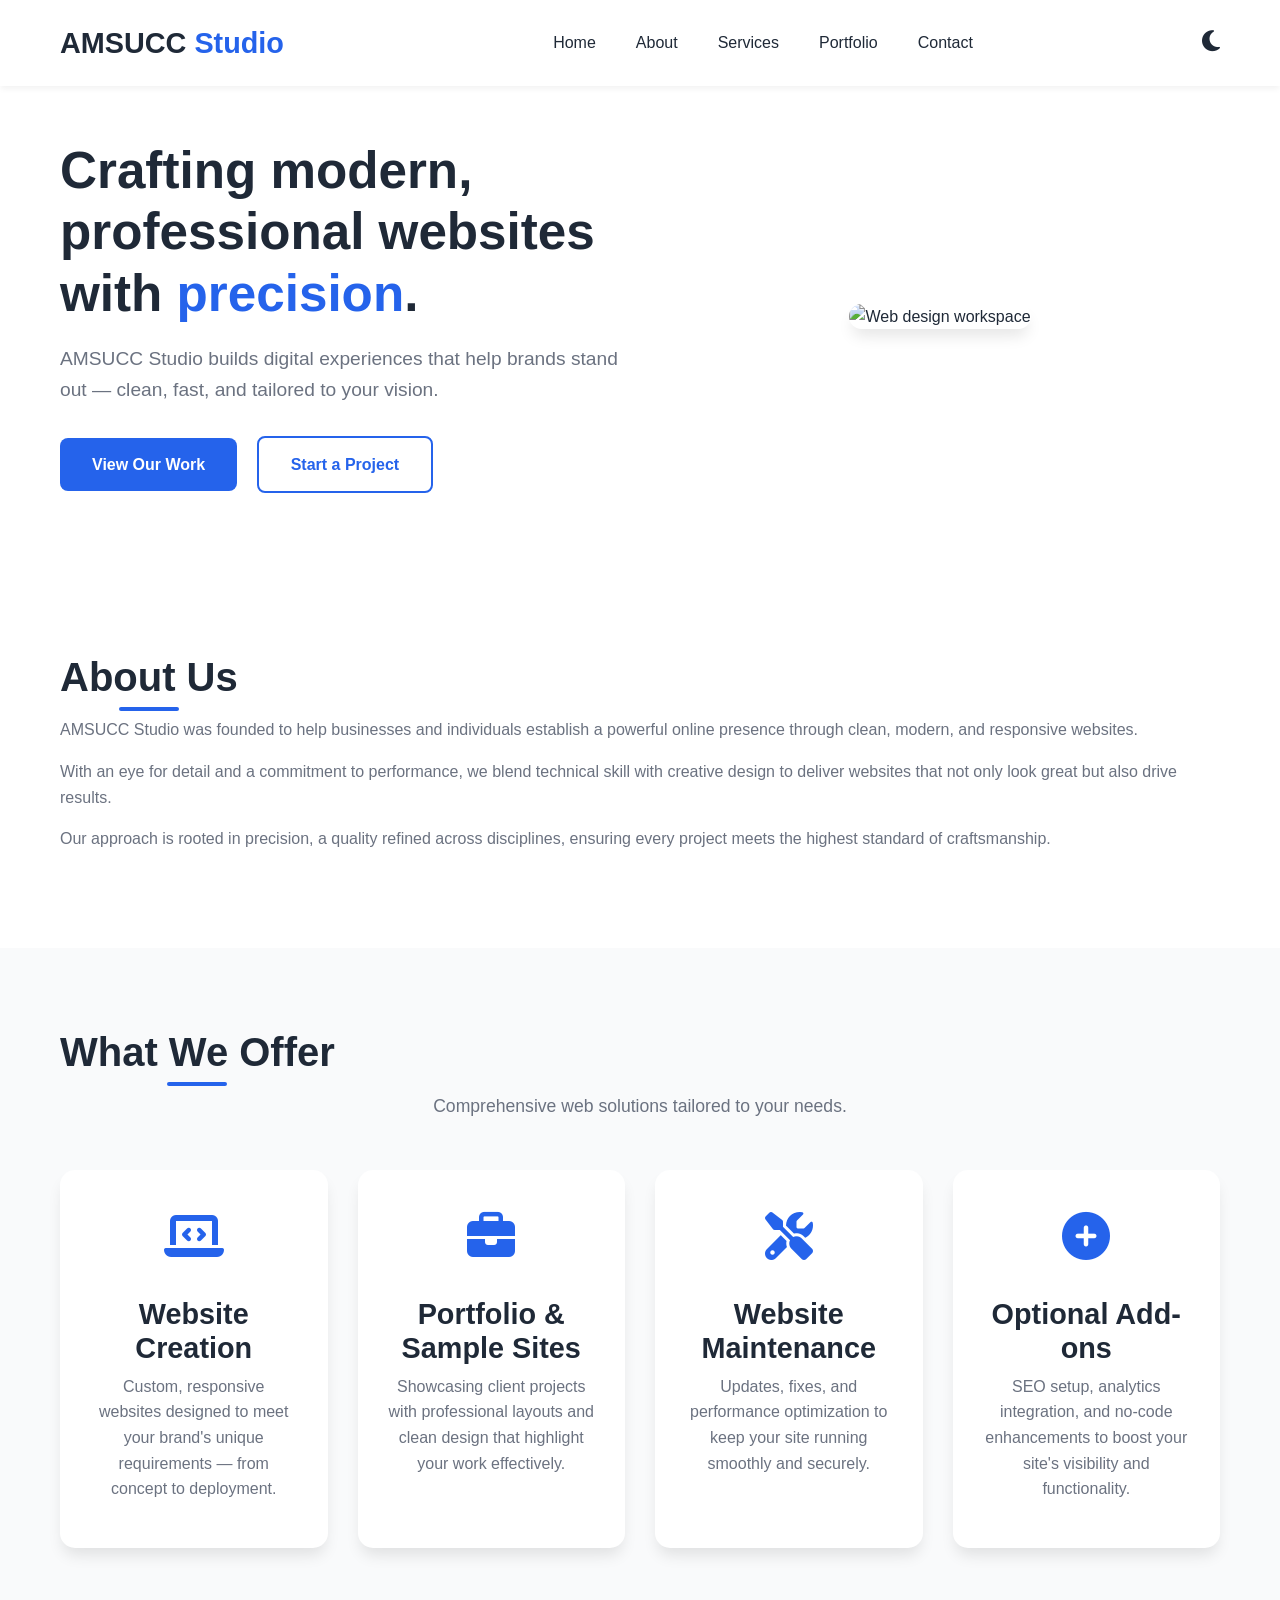
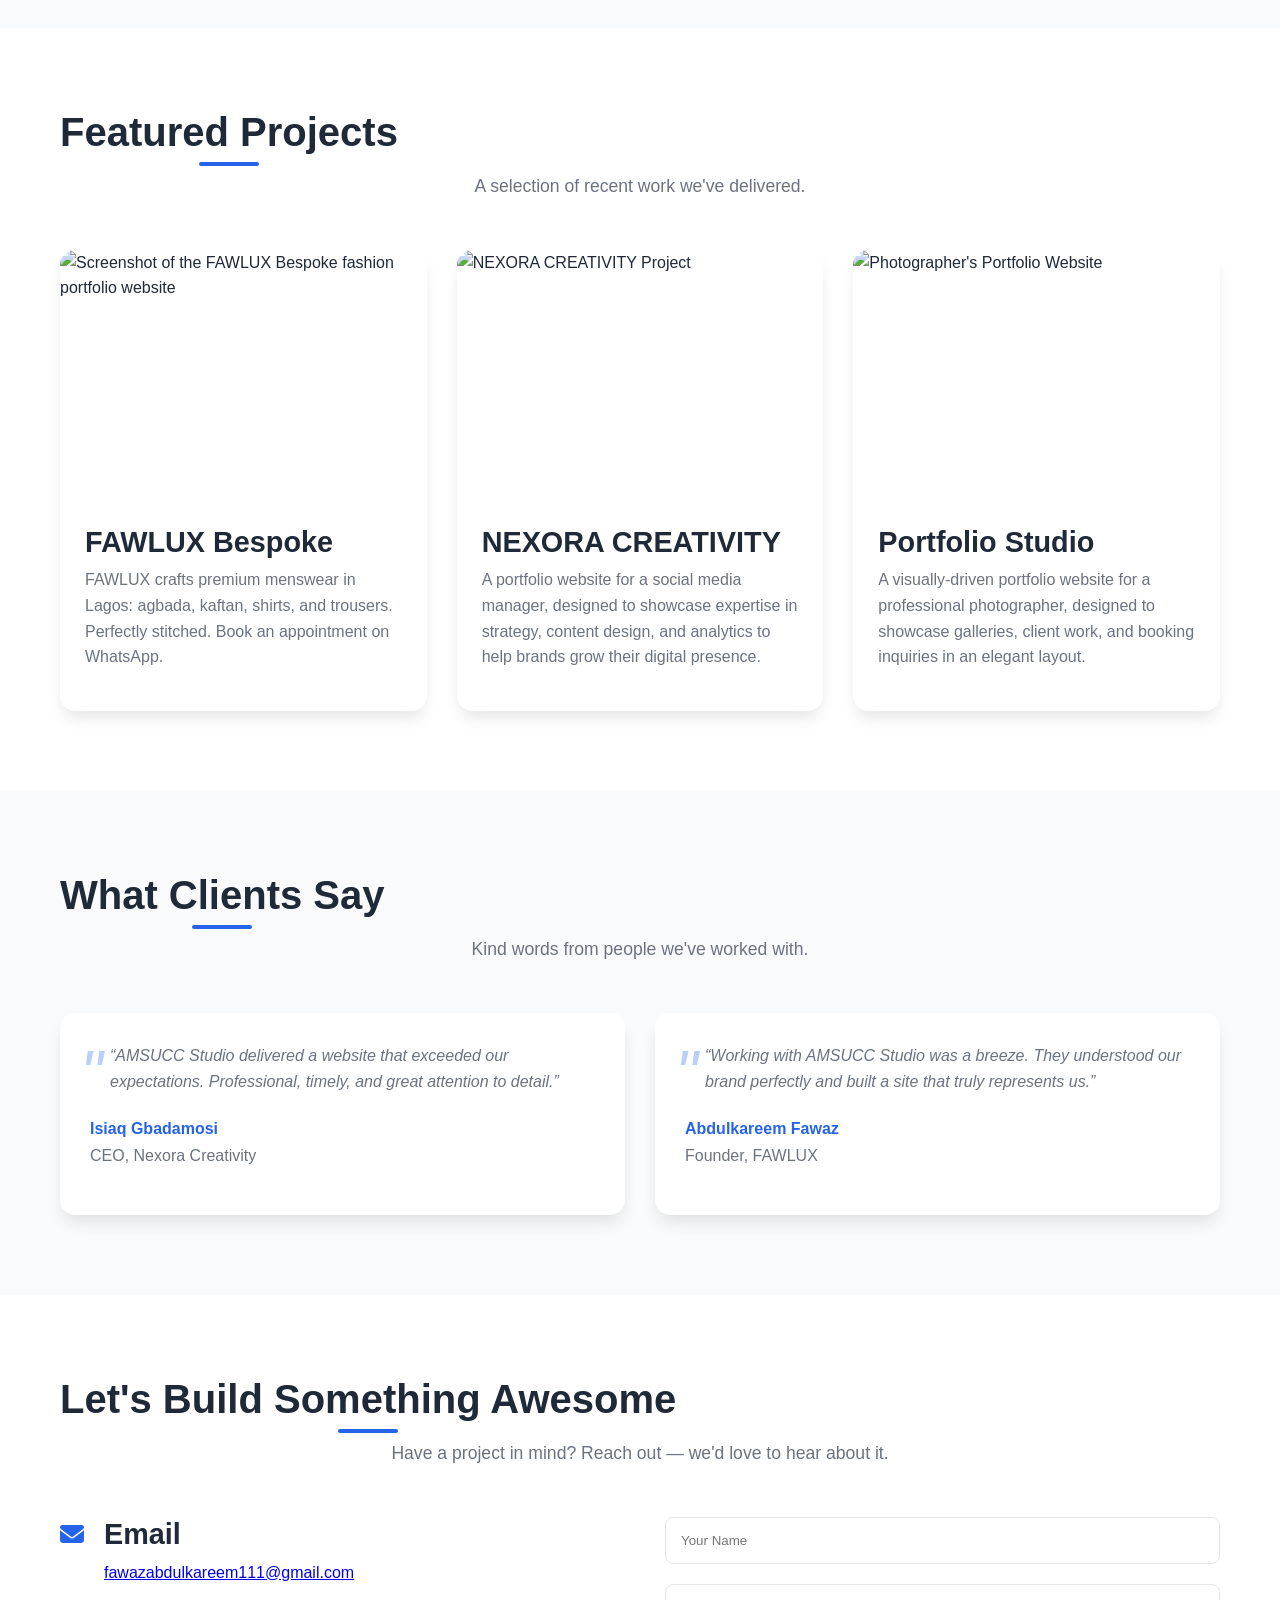
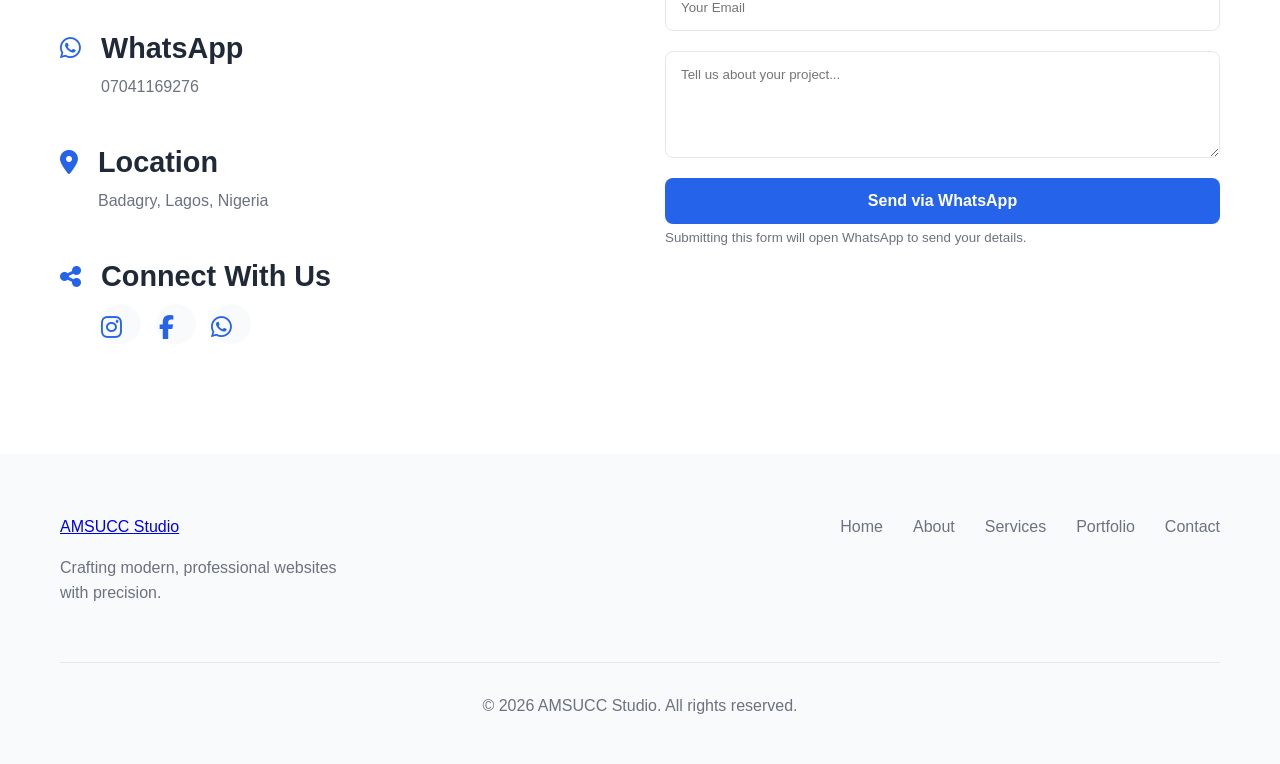
==== commit 2ee1da62: "Update index.html" ====
--- a/index.html
+++ b/index.html
@@ -129,7 +129,7 @@
                 </a>
 
                 <!-- NEXORA CREATIVITY Project -->
-                <a href="https://nexoracreativity.netlify.app/" target="_blank" class="portfolio-card-link">
+                <a href="https://amsuccstudio.github.io/nexoracreativity/" target="_blank" class="portfolio-card-link">
                     <div class="portfolio-card">
                         <div class="portfolio-image">
                             <img src="https://images.unsplash.com/photo-1460925895917-afdab827c52f?ixlib=rb-4.0.3&auto=format&fit=crop&w=800&q=70" alt="NEXORA CREATIVITY Project">
--- a/style.css
+++ b/style.css
@@ -706,3 +706,13 @@
         gap: 30px;
     }
 }
+
+/* Make entire portfolio card clickable */
+.portfolio-card-link {
+    display: block;
+    text-decoration: none;
+    color: inherit;
+}
+.portfolio-card-link:hover .portfolio-card {
+    transform: translateY(-10px);
+}
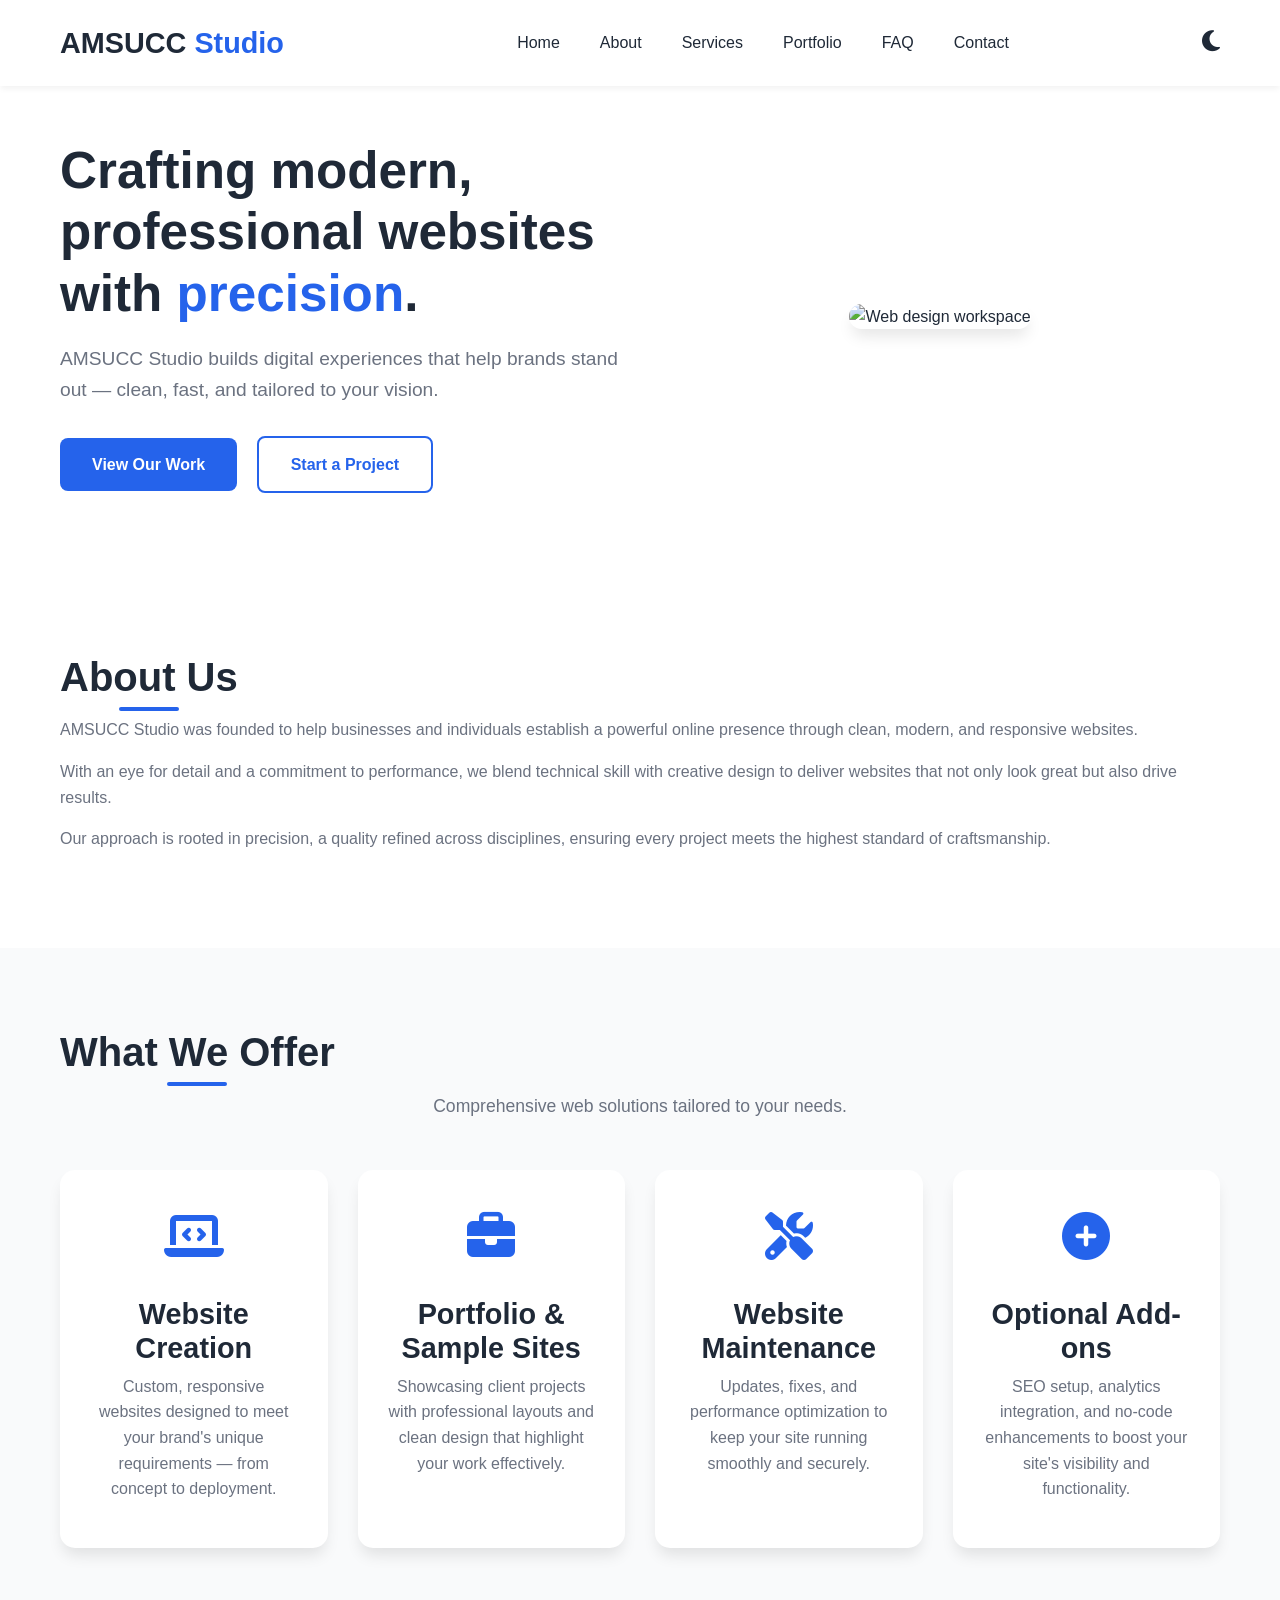
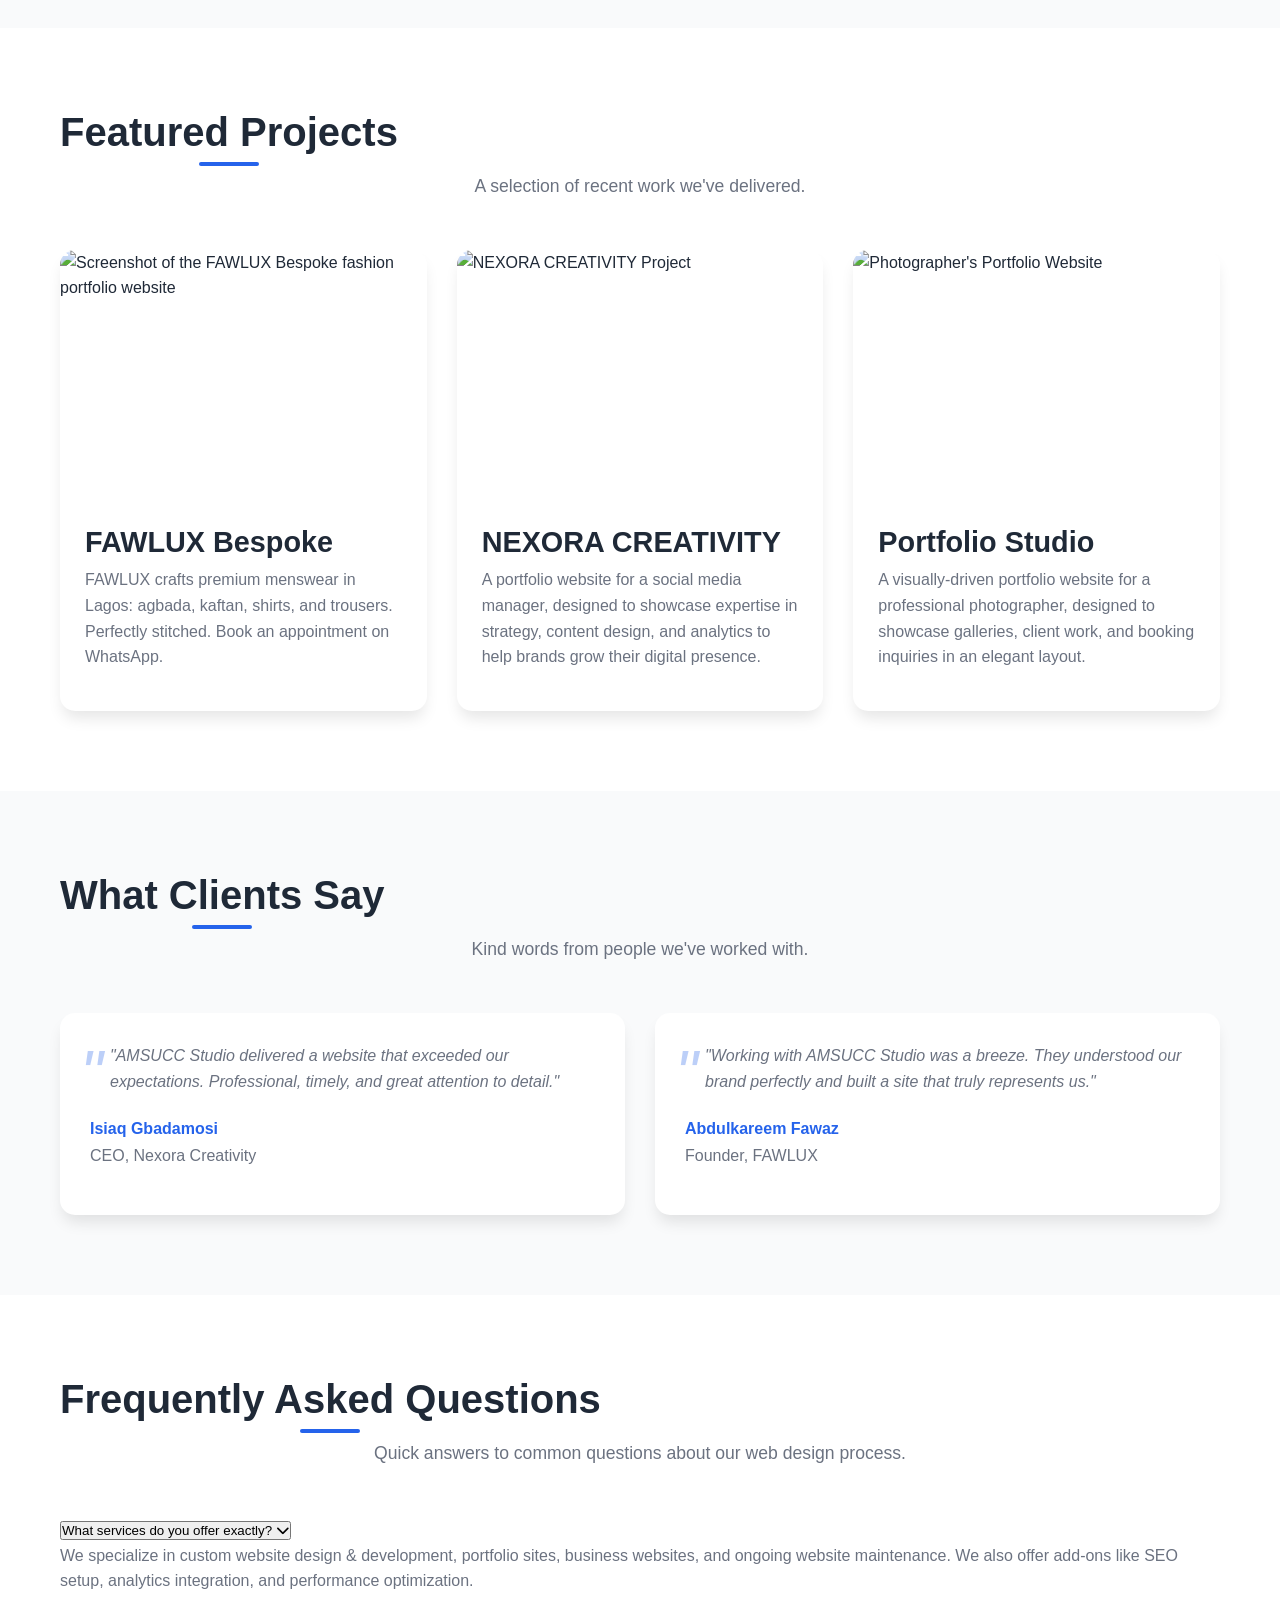
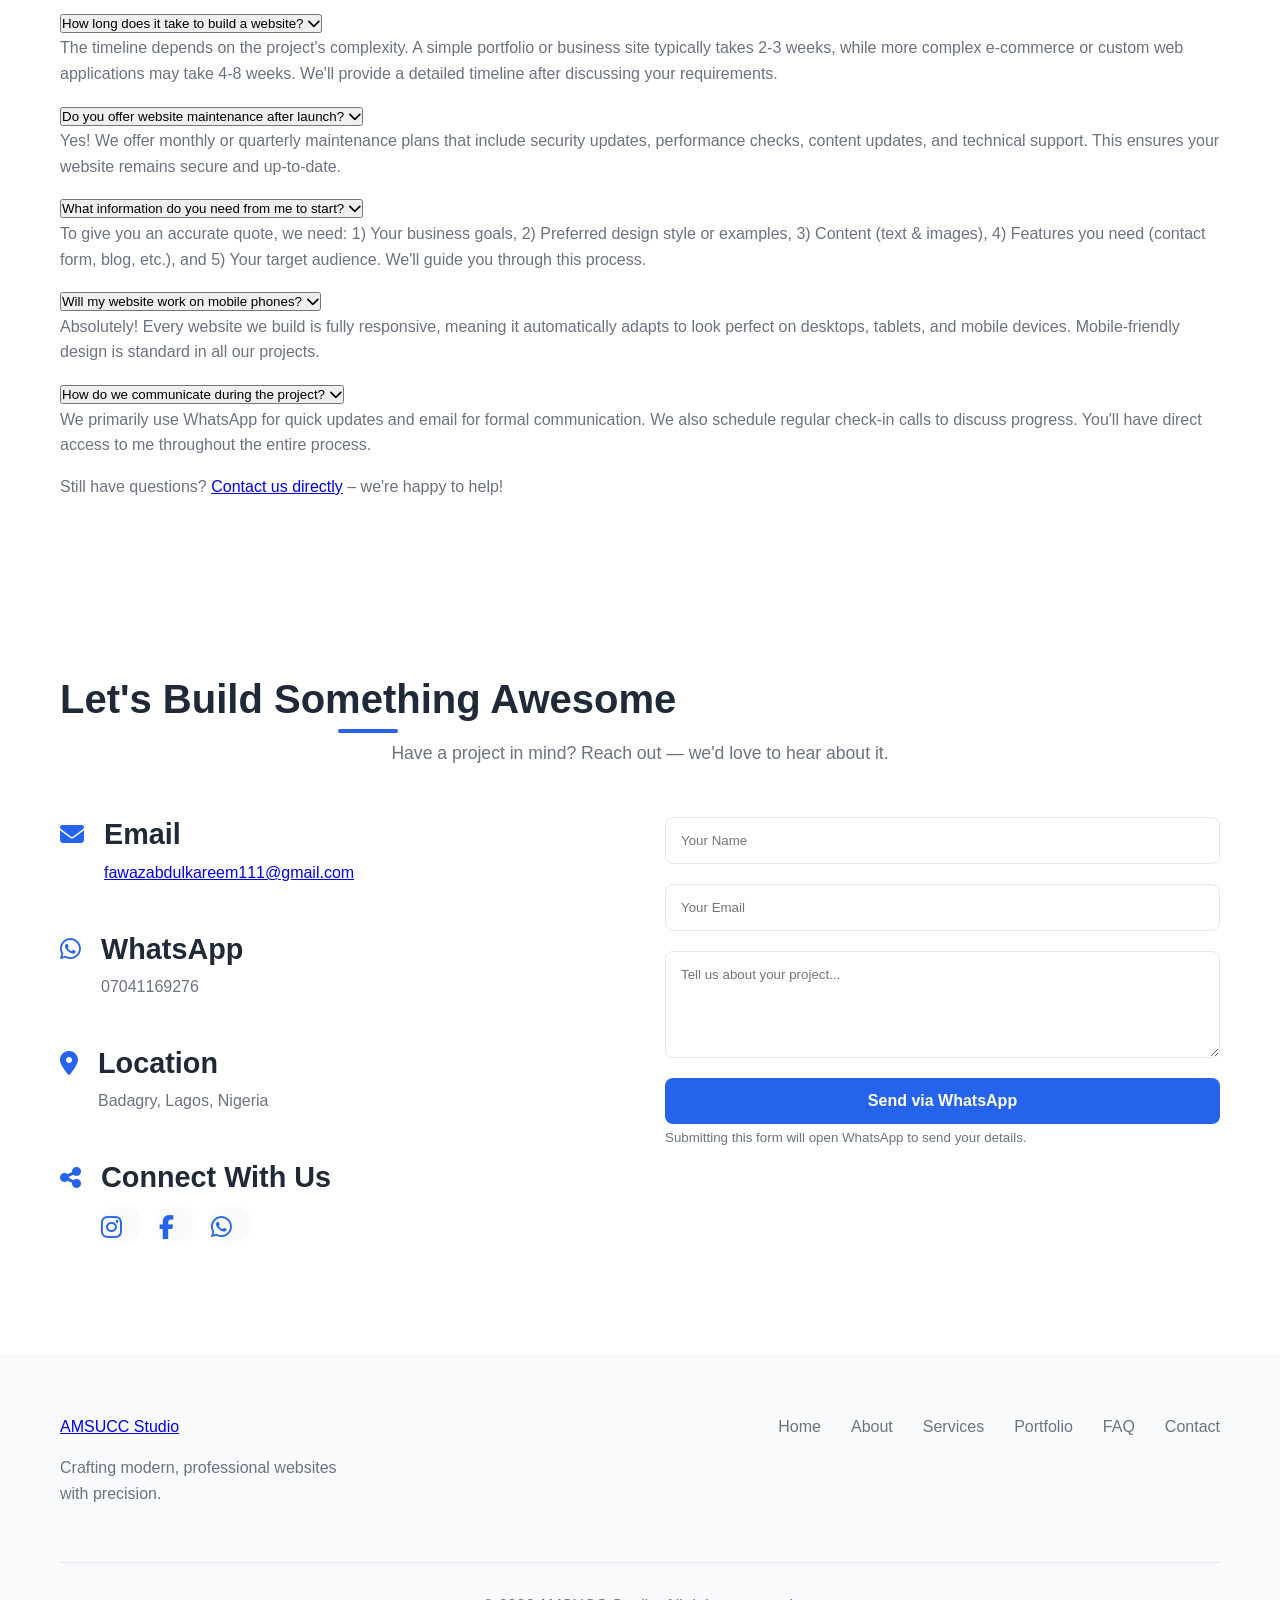
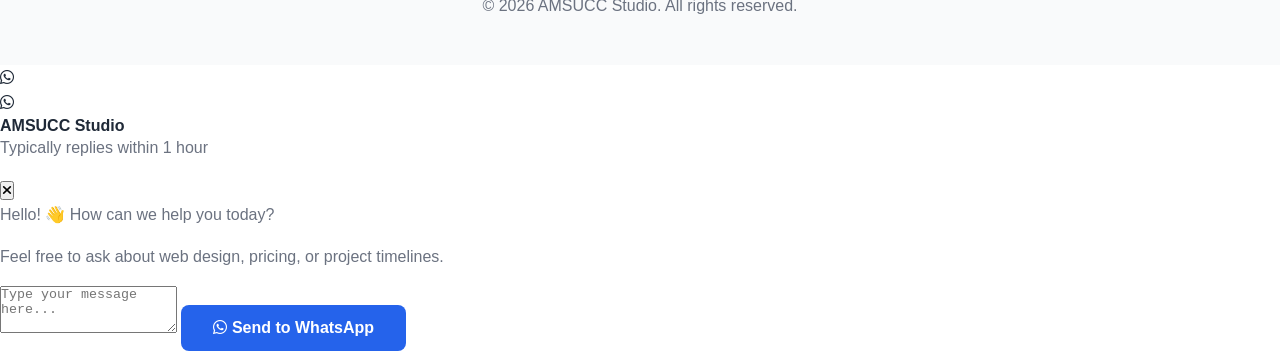
==== commit 1383da44: "Update index.html" ====
--- a/index.html
+++ b/index.html
@@ -24,6 +24,7 @@
                     <li><a href="#about">About</a></li>
                     <li><a href="#services">Services</a></li>
                     <li><a href="#portfolio">Portfolio</a></li>
+                    <li><a href="#faq">FAQ</a></li>
                     <li><a href="#contact">Contact</a></li>
                 </ul>
                 <div class="theme-toggle">
@@ -50,7 +51,7 @@
                 </div>
             </div>
             <div class="hero-image">
-                <img src="https://images.unsplash.com/photo-1551650975-87deedd944c3?ixlib=rb-4.0.3&auto=format&fit=crop&w=800&q=80" alt="Web design workspace">
+                <img src="https://images.unsplash.com/photo-1551650975-87deedd944c3?ixlib=rb-4.0.3&auto=format&fit=crop&w=800&q=80" alt="Web design workspace" class="scroll-animate-right">
             </div>
         </div>
     </section>
@@ -58,9 +59,9 @@
     <!-- About Section -->
     <section id="about" class="about">
         <div class="container">
-            <h2 class="section-title">About Us</h2>
+            <h2 class="section-title scroll-animate">About Us</h2>
             <div class="about-content">
-                <div class="about-text">
+                <div class="about-text scroll-animate">
                     <p>AMSUCC Studio was founded to help businesses and individuals establish a powerful online presence through clean, modern, and responsive websites.</p>
                     <p>With an eye for detail and a commitment to performance, we blend technical skill with creative design to deliver websites that not only look great but also drive results.</p>
                     <p>Our approach is rooted in precision, a quality refined across disciplines, ensuring every project meets the highest standard of craftsmanship.</p>
@@ -73,31 +74,31 @@
     <!-- Services Section -->
     <section id="services" class="services">
         <div class="container">
-            <h2 class="section-title">What We Offer</h2>
-            <p class="section-subtitle">Comprehensive web solutions tailored to your needs.</p>
+            <h2 class="section-title scroll-animate">What We Offer</h2>
+            <p class="section-subtitle scroll-animate">Comprehensive web solutions tailored to your needs.</p>
             <div class="services-grid">
-                <div class="service-card">
+                <div class="service-card scroll-animate">
                     <div class="service-icon">
                         <i class="fas fa-laptop-code"></i>
                     </div>
                     <h3>Website Creation</h3>
                     <p>Custom, responsive websites designed to meet your brand's unique requirements — from concept to deployment.</p>
                 </div>
-                <div class="service-card">
+                <div class="service-card scroll-animate">
                     <div class="service-icon">
                         <i class="fas fa-briefcase"></i>
                     </div>
                     <h3>Portfolio & Sample Sites</h3>
                     <p>Showcasing client projects with professional layouts and clean design that highlight your work effectively.</p>
                 </div>
-                <div class="service-card">
+                <div class="service-card scroll-animate">
                     <div class="service-icon">
                         <i class="fas fa-tools"></i>
                     </div>
                     <h3>Website Maintenance</h3>
                     <p>Updates, fixes, and performance optimization to keep your site running smoothly and securely.</p>
                 </div>
-                <div class="service-card">
+                <div class="service-card scroll-animate">
                     <div class="service-icon">
                         <i class="fas fa-plus-circle"></i>
                     </div>
@@ -111,46 +112,43 @@
     <!-- Portfolio Section -->
     <section id="portfolio" class="portfolio">
         <div class="container">
-            <h2 class="section-title">Featured Projects</h2>
-            <p class="section-subtitle">A selection of recent work we've delivered.</p>
+            <h2 class="section-title scroll-animate">Featured Projects</h2>
+            <p class="section-subtitle scroll-animate">A selection of recent work we've delivered.</p>
             <div class="portfolio-grid">
                 <!-- FAWLUX BESPOKE Project -->
                 <a href="https://fawlux.netlify.app/" target="_blank" class="portfolio-card-link">
-                    <div class="portfolio-card">
+                    <div class="portfolio-card scroll-animate-left">
                         <div class="portfolio-image">
                             <img src="https://i.postimg.cc/nhWhhQpw/6BD6EDBA-0972-41C1-9C57-CF09BB8A72A0.jpg" alt="Screenshot of the FAWLUX Bespoke fashion portfolio website">
                         </div>
                         <div class="portfolio-info">
                             <h3>FAWLUX Bespoke</h3>
                             <p>FAWLUX crafts premium menswear in Lagos: agbada, kaftan, shirts, and trousers. Perfectly stitched. Book an appointment on WhatsApp.</p>
-                            <!-- Technology Tags Removed -->
                         </div>
                     </div>
                 </a>
 
                 <!-- NEXORA CREATIVITY Project -->
-                <a href="https://amsuccstudio.github.io/nexoracreativity/" target="_blank" class="portfolio-card-link">
-                    <div class="portfolio-card">
+                <a href="https://nexoracreativity.netlify.app/" target="_blank" class="portfolio-card-link">
+                    <div class="portfolio-card scroll-animate">
                         <div class="portfolio-image">
                             <img src="https://images.unsplash.com/photo-1460925895917-afdab827c52f?ixlib=rb-4.0.3&auto=format&fit=crop&w=800&q=70" alt="NEXORA CREATIVITY Project">
                         </div>
                         <div class="portfolio-info">
                             <h3>NEXORA CREATIVITY</h3>
                             <p>A portfolio website for a social media manager, designed to showcase expertise in strategy, content design, and analytics to help brands grow their digital presence.</p>
-                            <!-- Technology Tags Removed -->
                         </div>
                     </div>
                 </a>
 
                 <!-- Photographer's Portfolio Project -->
-                <div class="portfolio-card">
+                <div class="portfolio-card scroll-animate-right">
                     <div class="portfolio-image">
                         <img src="https://images.unsplash.com/photo-1545235617-9465d2a55698?ixlib=rb-4.0.3&auto=format&fit=crop&w=800&q=70" alt="Photographer's Portfolio Website">
                     </div>
                     <div class="portfolio-info">
                         <h3>Portfolio Studio</h3>
                         <p>A visually-driven portfolio website for a professional photographer, designed to showcase galleries, client work, and booking inquiries in an elegant layout.</p>
-                        <!-- Technology Tags Removed -->
                     </div>
                 </div>
             </div>
@@ -160,21 +158,21 @@
     <!-- Testimonials Section -->
     <section class="testimonials">
         <div class="container">
-            <h2 class="section-title">What Clients Say</h2>
-            <p class="section-subtitle">Kind words from people we've worked with.</p>
+            <h2 class="section-title scroll-animate">What Clients Say</h2>
+            <p class="section-subtitle scroll-animate">Kind words from people we've worked with.</p>
             <div class="testimonials-grid">
-                <div class="testimonial-card">
+                <div class="testimonial-card scroll-animate-left">
                     <div class="testimonial-text">
-                        <p>“AMSUCC Studio delivered a website that exceeded our expectations. Professional, timely, and great attention to detail.”</p>
+                        <p>"AMSUCC Studio delivered a website that exceeded our expectations. Professional, timely, and great attention to detail."</p>
                     </div>
                     <div class="testimonial-author">
                         <h4>Isiaq Gbadamosi</h4>
                         <p>CEO, Nexora Creativity</p>
                     </div>
                 </div>
-                <div class="testimonial-card">
+                <div class="testimonial-card scroll-animate-right">
                     <div class="testimonial-text">
-                        <p>“Working with AMSUCC Studio was a breeze. They understood our brand perfectly and built a site that truly represents us.”</p>
+                        <p>"Working with AMSUCC Studio was a breeze. They understood our brand perfectly and built a site that truly represents us."</p>
                     </div>
                     <div class="testimonial-author">
                         <h4>Abdulkareem Fawaz</h4>
@@ -185,35 +183,109 @@
         </div>
     </section>
 
+    <!-- FAQ Section -->
+    <section id="faq" class="faq">
+        <div class="container">
+            <h2 class="section-title scroll-animate">Frequently Asked Questions</h2>
+            <p class="section-subtitle scroll-animate">Quick answers to common questions about our web design process.</p>
+
+            <div class="faq-container">
+                <div class="faq-item scroll-animate">
+                    <button class="faq-question">
+                        <span>What services do you offer exactly?</span>
+                        <i class="fas fa-chevron-down"></i>
+                    </button>
+                    <div class="faq-answer">
+                        <p>We specialize in custom website design & development, portfolio sites, business websites, and ongoing website maintenance. We also offer add-ons like SEO setup, analytics integration, and performance optimization.</p>
+                    </div>
+                </div>
+
+                <div class="faq-item scroll-animate">
+                    <button class="faq-question">
+                        <span>How long does it take to build a website?</span>
+                        <i class="fas fa-chevron-down"></i>
+                    </button>
+                    <div class="faq-answer">
+                        <p>The timeline depends on the project's complexity. A simple portfolio or business site typically takes 2-3 weeks, while more complex e-commerce or custom web applications may take 4-8 weeks. We'll provide a detailed timeline after discussing your requirements.</p>
+                    </div>
+                </div>
+
+                <div class="faq-item scroll-animate">
+                    <button class="faq-question">
+                        <span>Do you offer website maintenance after launch?</span>
+                        <i class="fas fa-chevron-down"></i>
+                    </button>
+                    <div class="faq-answer">
+                        <p>Yes! We offer monthly or quarterly maintenance plans that include security updates, performance checks, content updates, and technical support. This ensures your website remains secure and up-to-date.</p>
+                    </div>
+                </div>
+
+                <div class="faq-item scroll-animate">
+                    <button class="faq-question">
+                        <span>What information do you need from me to start?</span>
+                        <i class="fas fa-chevron-down"></i>
+                    </button>
+                    <div class="faq-answer">
+                        <p>To give you an accurate quote, we need: 1) Your business goals, 2) Preferred design style or examples, 3) Content (text & images), 4) Features you need (contact form, blog, etc.), and 5) Your target audience. We'll guide you through this process.</p>
+                    </div>
+                </div>
+
+                <div class="faq-item scroll-animate">
+                    <button class="faq-question">
+                        <span>Will my website work on mobile phones?</span>
+                        <i class="fas fa-chevron-down"></i>
+                    </button>
+                    <div class="faq-answer">
+                        <p>Absolutely! Every website we build is fully responsive, meaning it automatically adapts to look perfect on desktops, tablets, and mobile devices. Mobile-friendly design is standard in all our projects.</p>
+                    </div>
+                </div>
+
+                <div class="faq-item scroll-animate">
+                    <button class="faq-question">
+                        <span>How do we communicate during the project?</span>
+                        <i class="fas fa-chevron-down"></i>
+                    </button>
+                    <div class="faq-answer">
+                        <p>We primarily use WhatsApp for quick updates and email for formal communication. We also schedule regular check-in calls to discuss progress. You'll have direct access to me throughout the entire process.</p>
+                    </div>
+                </div>
+            </div>
+
+            <div class="faq-cta scroll-animate">
+                <p>Still have questions? <a href="#contact">Contact us directly</a> – we're happy to help!</p>
+            </div>
+        </div>
+    </section>
+
     <!-- Contact Section -->
     <section id="contact" class="contact">
         <div class="container">
-            <h2 class="section-title">Let's Build Something Awesome</h2>
-            <p class="section-subtitle">Have a project in mind? Reach out — we'd love to hear about it.</p>
+            <h2 class="section-title scroll-animate">Let's Build Something Awesome</h2>
+            <p class="section-subtitle scroll-animate">Have a project in mind? Reach out — we'd love to hear about it.</p>
             <div class="contact-content">
                 <div class="contact-info">
-                    <div class="contact-item">
+                    <div class="contact-item scroll-animate-left">
                         <i class="fas fa-envelope"></i>
                         <div>
                             <h3>Email</h3>
                             <p><a href="mailto:fawazabdulkareem111@gmail.com">fawazabdulkareem111@gmail.com</a></p>
                         </div>
                     </div>
-                    <div class="contact-item">
+                    <div class="contact-item scroll-animate-left">
                         <i class="fab fa-whatsapp"></i>
                         <div>
                             <h3>WhatsApp</h3>
                             <p>07041169276</p>
                         </div>
                     </div>
-                    <div class="contact-item">
+                    <div class="contact-item scroll-animate-left">
                         <i class="fas fa-map-marker-alt"></i>
                         <div>
                             <h3>Location</h3>
                             <p>Badagry, Lagos, Nigeria</p>
                         </div>
                     </div>
-                    <div class="contact-item">
+                    <div class="contact-item scroll-animate-left">
                         <i class="fas fa-share-alt"></i>
                         <div>
                             <h3>Connect With Us</h3>
@@ -227,12 +299,12 @@
                 </div>
                 <div class="contact-form">
                     <form id="whatsappContactForm">
-                        <input type="text" id="clientName" placeholder="Your Name" required>
-                        <input type="email" id="clientEmail" placeholder="Your Email" required>
-                        <textarea id="projectDetails" placeholder="Tell us about your project..." rows="5" required></textarea>
-                        <button type="submit" class="btn btn-primary">Send via WhatsApp</button>
+                        <input type="text" id="clientName" placeholder="Your Name" required class="scroll-animate-right">
+                        <input type="email" id="clientEmail" placeholder="Your Email" required class="scroll-animate-right">
+                        <textarea id="projectDetails" placeholder="Tell us about your project..." rows="5" required class="scroll-animate-right"></textarea>
+                        <button type="submit" class="btn btn-primary scroll-animate-right">Send via WhatsApp</button>
                     </form>
-                    <p class="form-note"><small>Submitting this form will open WhatsApp to send your details.</small></p>
+                    <p class="form-note scroll-animate-right"><small>Submitting this form will open WhatsApp to send your details.</small></p>
                 </div>
             </div>
         </div>
@@ -251,6 +323,7 @@
                     <a href="#about">About</a>
                     <a href="#services">Services</a>
                     <a href="#portfolio">Portfolio</a>
+                    <a href="#faq">FAQ</a>
                     <a href="#contact">Contact</a>
                 </div>
             </div>
@@ -259,6 +332,41 @@
             </div>
         </div>
     </footer>
+
+    <!-- WhatsApp Chat Widget -->
+    <div class="whatsapp-widget">
+        <div class="whatsapp-button" id="whatsappWidgetButton">
+            <i class="fab fa-whatsapp"></i>
+        </div>
+        <div class="whatsapp-chat-box" id="whatsappChatBox">
+            <div class="chat-header">
+                <div class="chat-header-info">
+                    <i class="fab fa-whatsapp"></i>
+                    <div>
+                        <h4>AMSUCC Studio</h4>
+                        <p>Typically replies within 1 hour</p>
+                    </div>
+                </div>
+                <button class="chat-close" id="closeChatBox">
+                    <i class="fas fa-times"></i>
+                </button>
+            </div>
+            <div class="chat-body">
+                <div class="chat-message chat-message-received">
+                    <p>Hello! 👋 How can we help you today?</p>
+                </div>
+                <div class="chat-message chat-message-received">
+                    <p>Feel free to ask about web design, pricing, or project timelines.</p>
+                </div>
+            </div>
+            <div class="chat-input">
+                <textarea id="whatsappMessage" placeholder="Type your message here..." rows="3"></textarea>
+                <button id="sendWhatsAppMessage" class="btn btn-primary">
+                    <i class="fab fa-whatsapp"></i> Send to WhatsApp
+                </button>
+            </div>
+        </div>
+    </div>
 
     <!-- Back to Top Button -->
     <button id="backToTop" aria-label="Back to top">
@@ -266,28 +374,5 @@
     </button>
 
     <script src="script.js"></script>
-    <script>
-        // WhatsApp Contact Form Handler
-        document.getElementById('whatsappContactForm').addEventListener('submit', function(event) {
-            event.preventDefault(); // Stop the form from submitting normally
-
-            // Get form values
-            const name = document.getElementById('clientName').value;
-            const email = document.getElementById('clientEmail').value;
-            const project = document.getElementById('projectDetails').value;
-
-            // Format the message for WhatsApp
-            const message = `Hello AMSUCC Studio!%0A%0A*New Project Inquiry*%0A%0A*Name:* ${name}%0A*Email:* ${email}%0A%0A*Project Details:*%0A${project}%0A%0AI'd like to discuss this further.`;
-
-            // Your WhatsApp number (ensure it's in international format without '+')
-            const phoneNumber = '2347041169276';
-
-            // Create the WhatsApp URL
-            const whatsappUrl = `https://wa.me/${phoneNumber}?text=${message}`;
-
-            // Open WhatsApp in a new tab
-            window.open(whatsappUrl, '_blank');
-        });
-    </script>
 </body>
 </html>
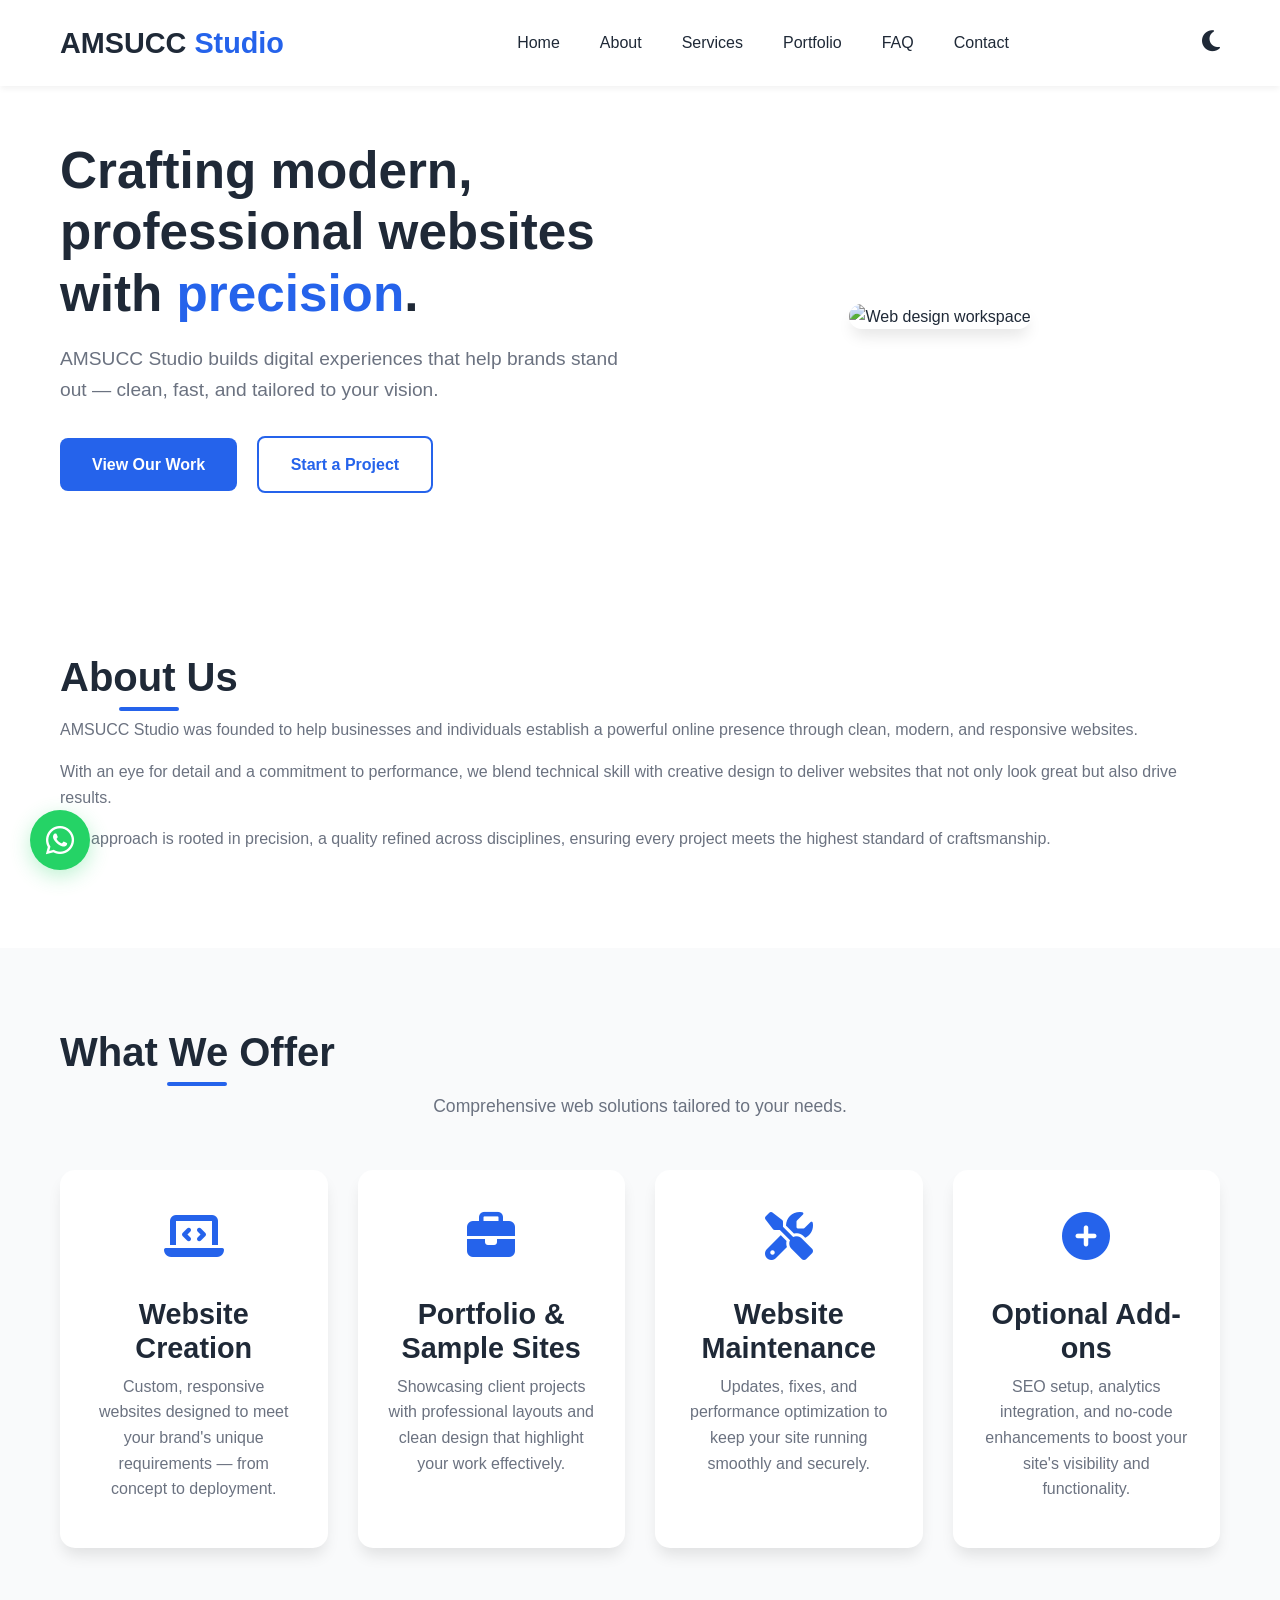
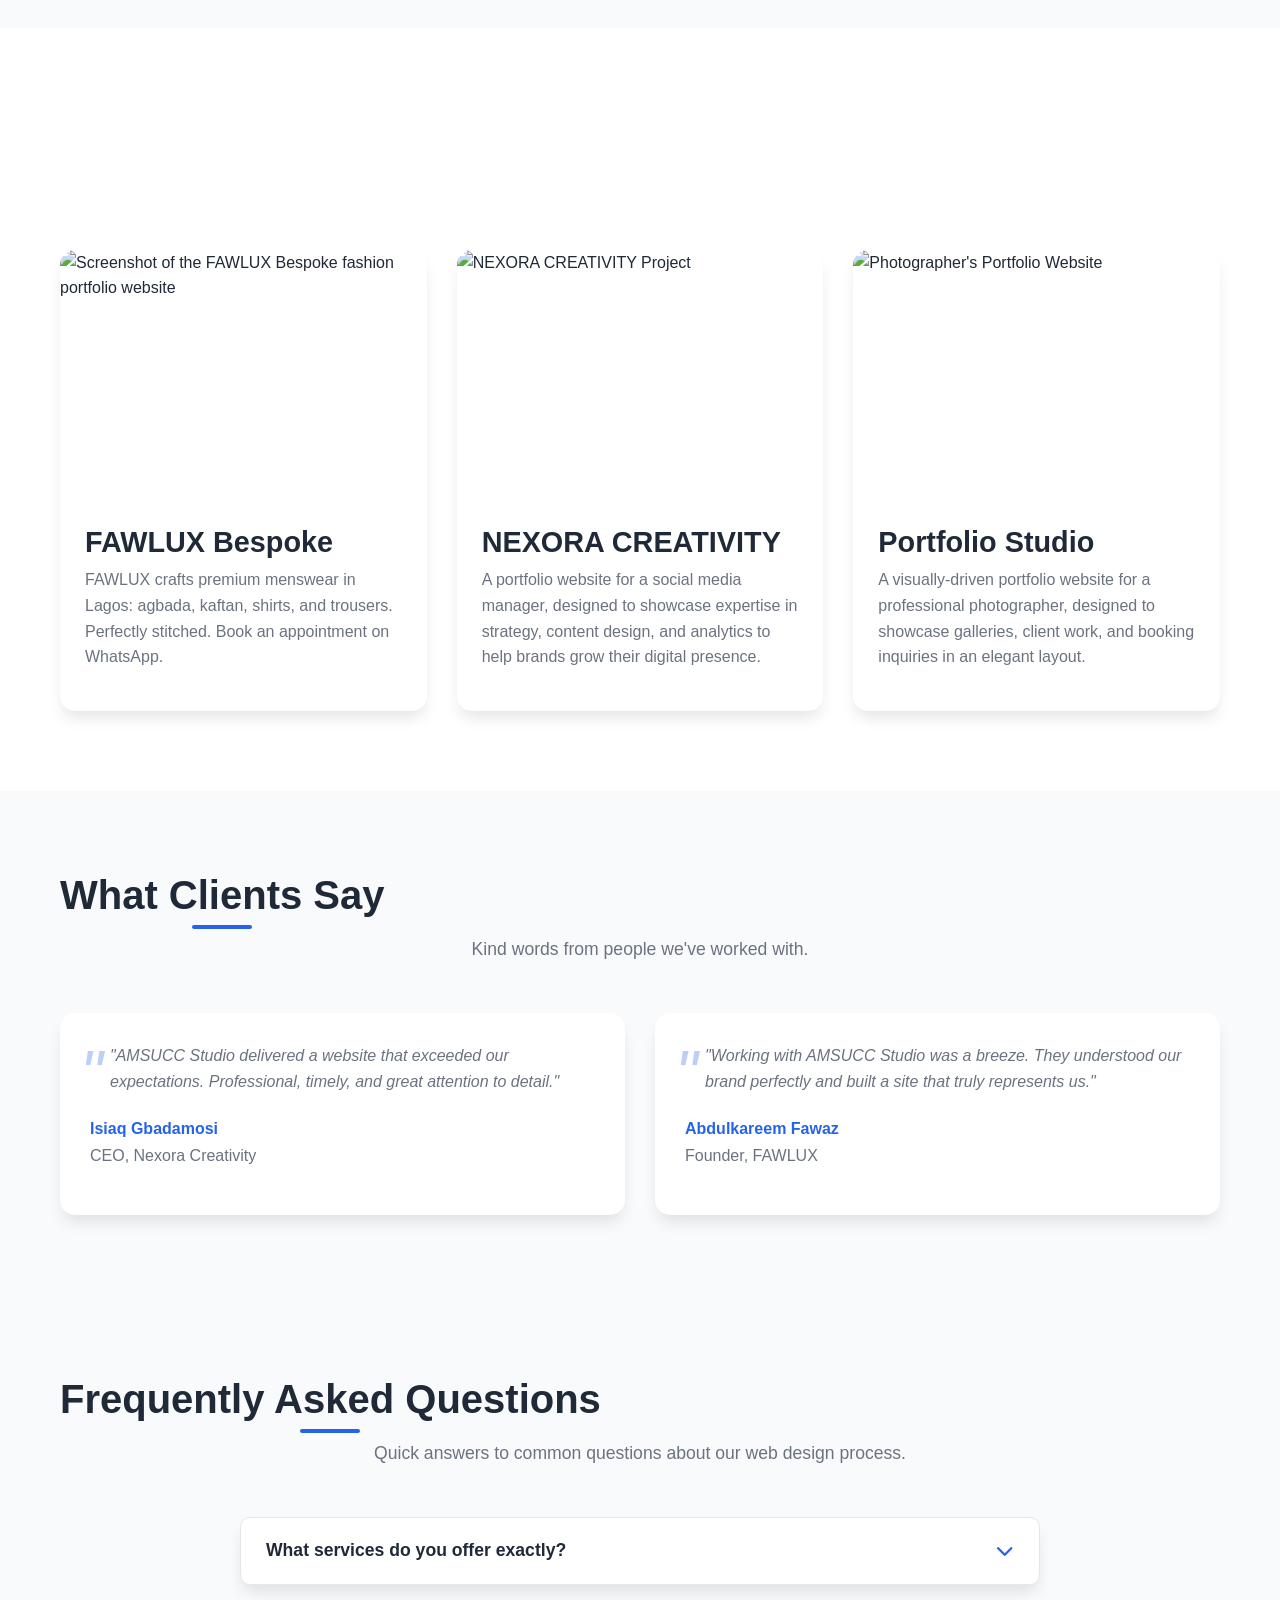
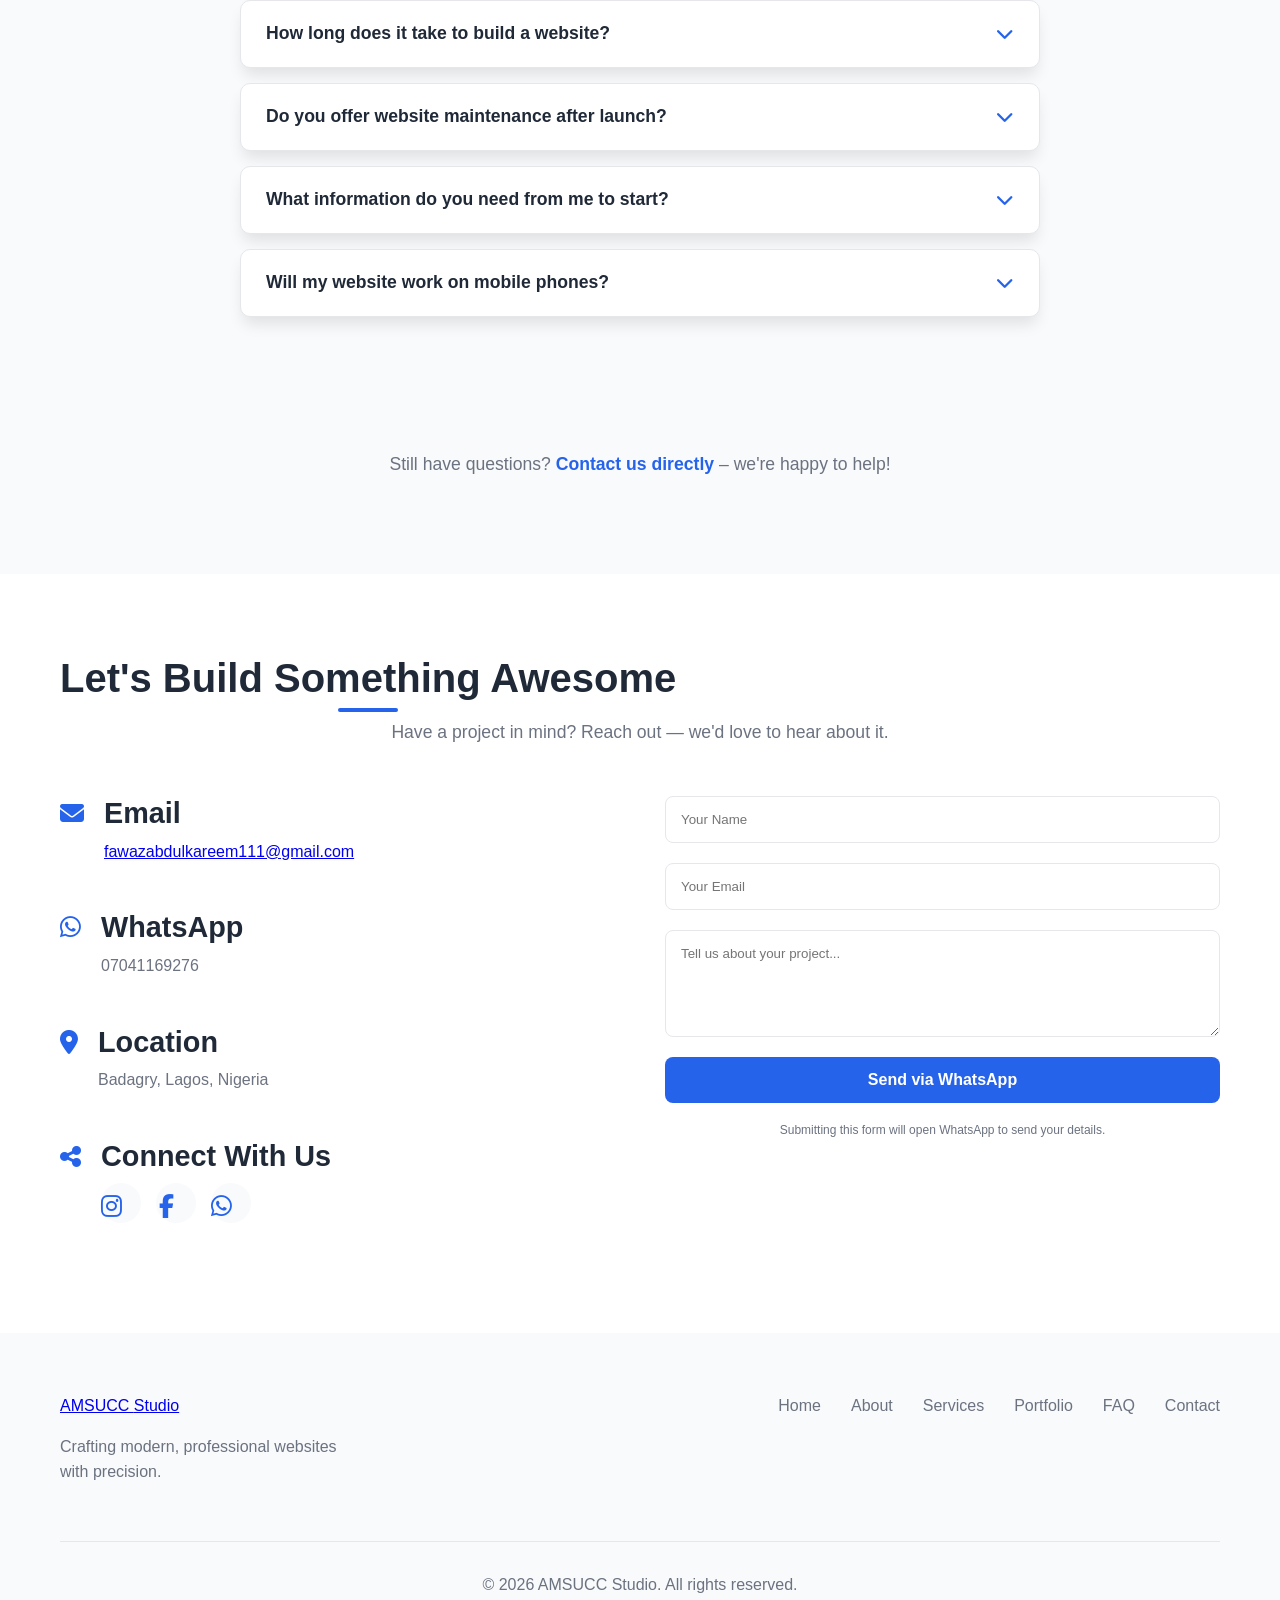
==== commit 8fd2fc8f: "Update index.html" ====
--- a/index.html
+++ b/index.html
@@ -129,7 +129,7 @@
                 </a>
 
                 <!-- NEXORA CREATIVITY Project -->
-                <a href="https://nexoracreativity.netlify.app/" target="_blank" class="portfolio-card-link">
+                <a href="https://amsuccstudio.github.io/nexoracreativity/" target="_blank" class="portfolio-card-link">
                     <div class="portfolio-card scroll-animate">
                         <div class="portfolio-image">
                             <img src="https://images.unsplash.com/photo-1460925895917-afdab827c52f?ixlib=rb-4.0.3&auto=format&fit=crop&w=800&q=70" alt="NEXORA CREATIVITY Project">
--- a/style.css
+++ b/style.css
@@ -1,4 +1,3 @@
-
 /* ===== RESET & BASE ===== */
 * {
     margin: 0;
@@ -45,6 +44,7 @@
     background-color: var(--bg-color);
     line-height: 1.6;
     transition: var(--transition);
+    overflow-x: hidden;
 }
 
 .container {
@@ -313,6 +313,47 @@
     animation: fadeUp 0.8s ease 0.6s forwards;
 }
 
+/* ===== ENHANCED SCROLL ANIMATIONS ===== */
+.scroll-animate {
+    opacity: 0;
+    transform: translateY(40px);
+    transition: opacity 0.8s ease, transform 0.8s ease;
+}
+
+.scroll-animate.animated {
+    opacity: 1;
+    transform: translateY(0);
+}
+
+.scroll-animate-left {
+    opacity: 0;
+    transform: translateX(-40px);
+    transition: opacity 0.8s ease, transform 0.8s ease;
+}
+
+.scroll-animate-left.animated {
+    opacity: 1;
+    transform: translateX(0);
+}
+
+.scroll-animate-right {
+    opacity: 0;
+    transform: translateX(40px);
+    transition: opacity 0.8s ease, transform 0.8s ease;
+}
+
+.scroll-animate-right.animated {
+    opacity: 1;
+    transform: translateX(0);
+}
+
+.service-card,
+.portfolio-card,
+.testimonial-card,
+.faq-item {
+    transition-delay: 0.1s;
+}
+
 /* ===== ABOUT ===== */
 .about-content {
     display: flex;
@@ -406,47 +447,18 @@
     transform: scale(1.05);
 }
 
-.portfolio-overlay {
-    position: absolute;
-    top: 0;
-    left: 0;
-    width: 100%;
-    height: 100%;
-    background: rgba(37, 99, 235, 0.8);
-    display: flex;
-    align-items: center;
-    justify-content: center;
-    opacity: 0;
-    transition: var(--transition);
-}
-
-.portfolio-card:hover .portfolio-overlay {
-    opacity: 1;
-}
-
-.portfolio-link {
-    color: white;
-    font-size: 2rem;
-}
-
 .portfolio-info {
     padding: 25px;
 }
 
-.portfolio-tags {
-    display: flex;
-    flex-wrap: wrap;
-    gap: 10px;
-    margin-top: 15px;
-}
-
-.portfolio-tags span {
-    background-color: var(--bg-secondary);
-    color: var(--primary-color);
-    padding: 5px 12px;
-    border-radius: 20px;
-    font-size: 0.85rem;
-    font-weight: 500;
+/* Make entire portfolio card clickable */
+.portfolio-card-link {
+    display: block;
+    text-decoration: none;
+    color: inherit;
+}
+.portfolio-card-link:hover .portfolio-card {
+    transform: translateY(-10px);
 }
 
 /* ===== TESTIMONIALS ===== */
@@ -493,6 +505,91 @@
 .testimonial-author h4 {
     color: var(--primary-color);
     margin-bottom: 5px;
+}
+
+/* ===== FAQ SECTION ===== */
+.faq {
+    background-color: var(--bg-secondary);
+    padding: 80px 0;
+}
+
+.faq-container {
+    max-width: 800px;
+    margin: 50px auto 0;
+}
+
+.faq-item {
+    background-color: var(--card-bg);
+    border-radius: 10px;
+    margin-bottom: 15px;
+    overflow: hidden;
+    box-shadow: var(--shadow);
+    border: 1px solid var(--border-color);
+}
+
+.faq-question {
+    width: 100%;
+    padding: 22px 25px;
+    text-align: left;
+    background: none;
+    border: none;
+    display: flex;
+    justify-content: space-between;
+    align-items: center;
+    cursor: pointer;
+    font-family: 'Poppins', sans-serif;
+    font-size: 1.1rem;
+    font-weight: 600;
+    color: var(--text-color);
+    transition: var(--transition);
+}
+
+.faq-question:hover {
+    background-color: rgba(37, 99, 235, 0.05);
+}
+
+.faq-question i {
+    transition: transform 0.3s ease;
+    color: var(--primary-color);
+}
+
+.faq-item.active .faq-question i {
+    transform: rotate(180deg);
+}
+
+.faq-answer {
+    padding: 0 25px;
+    max-height: 0;
+    overflow: hidden;
+    transition: max-height 0.4s ease, padding 0.3s ease;
+    border-top: 1px solid transparent;
+}
+
+.faq-item.active .faq-answer {
+    padding: 20px 25px 25px;
+    max-height: 500px;
+    border-top-color: var(--border-color);
+}
+
+.faq-answer p {
+    margin-bottom: 0;
+    line-height: 1.7;
+}
+
+.faq-cta {
+    text-align: center;
+    margin-top: 50px;
+    font-size: 1.1rem;
+}
+
+.faq-cta a {
+    color: var(--primary-color);
+    font-weight: 600;
+    text-decoration: none;
+}
+
+.faq-cta a:hover {
+    text-decoration: underline;
 }
 
 /* ===== CONTACT ===== */
@@ -574,6 +671,169 @@
     transform: translateY(-3px);
 }
 
+.form-note {
+    margin-top: 15px;
+    font-size: 0.9rem;
+    text-align: center;
+    color: var(--text-light);
+}
+
+/* ===== WHATSAPP WIDGET ===== */
+.whatsapp-widget {
+    position: fixed;
+    bottom: 30px;
+    left: 30px;
+    z-index: 999;
+}
+
+.whatsapp-button {
+    width: 60px;
+    height: 60px;
+    background-color: #25D366;
+    border-radius: 50%;
+    display: flex;
+    align-items: center;
+    justify-content: center;
+    cursor: pointer;
+    box-shadow: 0 6px 20px rgba(37, 211, 102, 0.3);
+    transition: var(--transition);
+}
+
+.whatsapp-button:hover {
+    transform: scale(1.1);
+    box-shadow: 0 8px 25px rgba(37, 211, 102, 0.4);
+}
+
+.whatsapp-button i {
+    font-size: 2rem;
+    color: white;
+}
+
+.whatsapp-chat-box {
+    position: absolute;
+    bottom: 80px;
+    left: 0;
+    width: 350px;
+    background-color: var(--card-bg);
+    border-radius: 15px;
+    box-shadow: 0 10px 30px rgba(0, 0, 0, 0.15);
+    overflow: hidden;
+    opacity: 0;
+    transform: translateY(20px) scale(0.9);
+    visibility: hidden;
+    transition: opacity 0.3s ease, transform 0.3s ease, visibility 0.3s;
+    border: 1px solid var(--border-color);
+}
+
+.whatsapp-chat-box.active {
+    opacity: 1;
+    transform: translateY(0) scale(1);
+    visibility: visible;
+}
+
+.chat-header {
+    display: flex;
+    justify-content: space-between;
+    align-items: center;
+    padding: 20px;
+    background-color: var(--primary-color);
+    color: white;
+}
+
+.chat-header-info {
+    display: flex;
+    align-items: center;
+    gap: 15px;
+}
+
+.chat-header-info i {
+    font-size: 1.8rem;
+}
+
+.chat-header-info h4 {
+    margin: 0;
+    color: white;
+}
+
+.chat-header-info p {
+    margin: 5px 0 0;
+    font-size: 0.85rem;
+    opacity: 0.9;
+    color: white;
+}
+
+.chat-close {
+    background: none;
+    border: none;
+    color: white;
+    font-size: 1.2rem;
+    cursor: pointer;
+    transition: var(--transition);
+}
+
+.chat-close:hover {
+    transform: rotate(90deg);
+}
+
+.chat-body {
+    padding: 20px;
+    max-height: 300px;
+    overflow-y: auto;
+}
+
+.chat-message {
+    margin-bottom: 15px;
+    padding: 12px 16px;
+    border-radius: 18px;
+    max-width: 85%;
+}
+
+.chat-message-received {
+    background-color: var(--bg-secondary);
+    border-bottom-left-radius: 5px;
+    margin-right: auto;
+}
+
+.chat-message-sent {
+    background-color: var(--primary-color);
+    color: white;
+    border-bottom-right-radius: 5px;
+    margin-left: auto;
+}
+
+.chat-input {
+    padding: 20px;
+    border-top: 1px solid var(--border-color);
+}
+
+.chat-input textarea {
+    width: 100%;
+    padding: 12px;
+    border-radius: 8px;
+    border: 1px solid var(--border-color);
+    background-color: var(--card-bg);
+    color: var(--text-color);
+    font-family: 'Inter', sans-serif;
+    resize: vertical;
+    margin-bottom: 15px;
+    transition: var(--transition);
+}
+
+.chat-input textarea:focus {
+    outline: none;
+    border-color: var(--primary-color);
+}
+
+.chat-input button {
+    width: 100%;
+    background-color: #25D366;
+    border: none;
+}
+
+.chat-input button:hover {
+    background-color: #1da851;
+}
+
 /* ===== FOOTER ===== */
 .footer {
     background-color: var(--bg-secondary);
@@ -616,10 +876,6 @@
     display: flex;
     flex-direction: column;
     gap: 10px;
-}
-
-.footer-bottom i.fa-heart {
-    color: #ef4444;
 }
 
 /* ===== BACK TO TOP ===== */
@@ -683,6 +939,10 @@
     .nav-links.active li {
         margin: 10px 0;
     }
+    .whatsapp-chat-box {
+        width: 300px;
+        left: -10px;
+    }
 }
 
 @media (max-width: 768px) {
@@ -705,14 +965,16 @@
         flex-direction: column;
         gap: 30px;
     }
-}
-
-/* Make entire portfolio card clickable */
-.portfolio-card-link {
-    display: block;
-    text-decoration: none;
-    color: inherit;
-}
-.portfolio-card-link:hover .portfolio-card {
-    transform: translateY(-10px);
+    .whatsapp-widget {
+        bottom: 20px;
+        left: 20px;
+    }
+    .whatsapp-chat-box {
+        width: calc(100vw - 40px);
+        left: 0;
+    }
+    #backToTop {
+        bottom: 20px;
+        right: 20px;
+    }
 }
